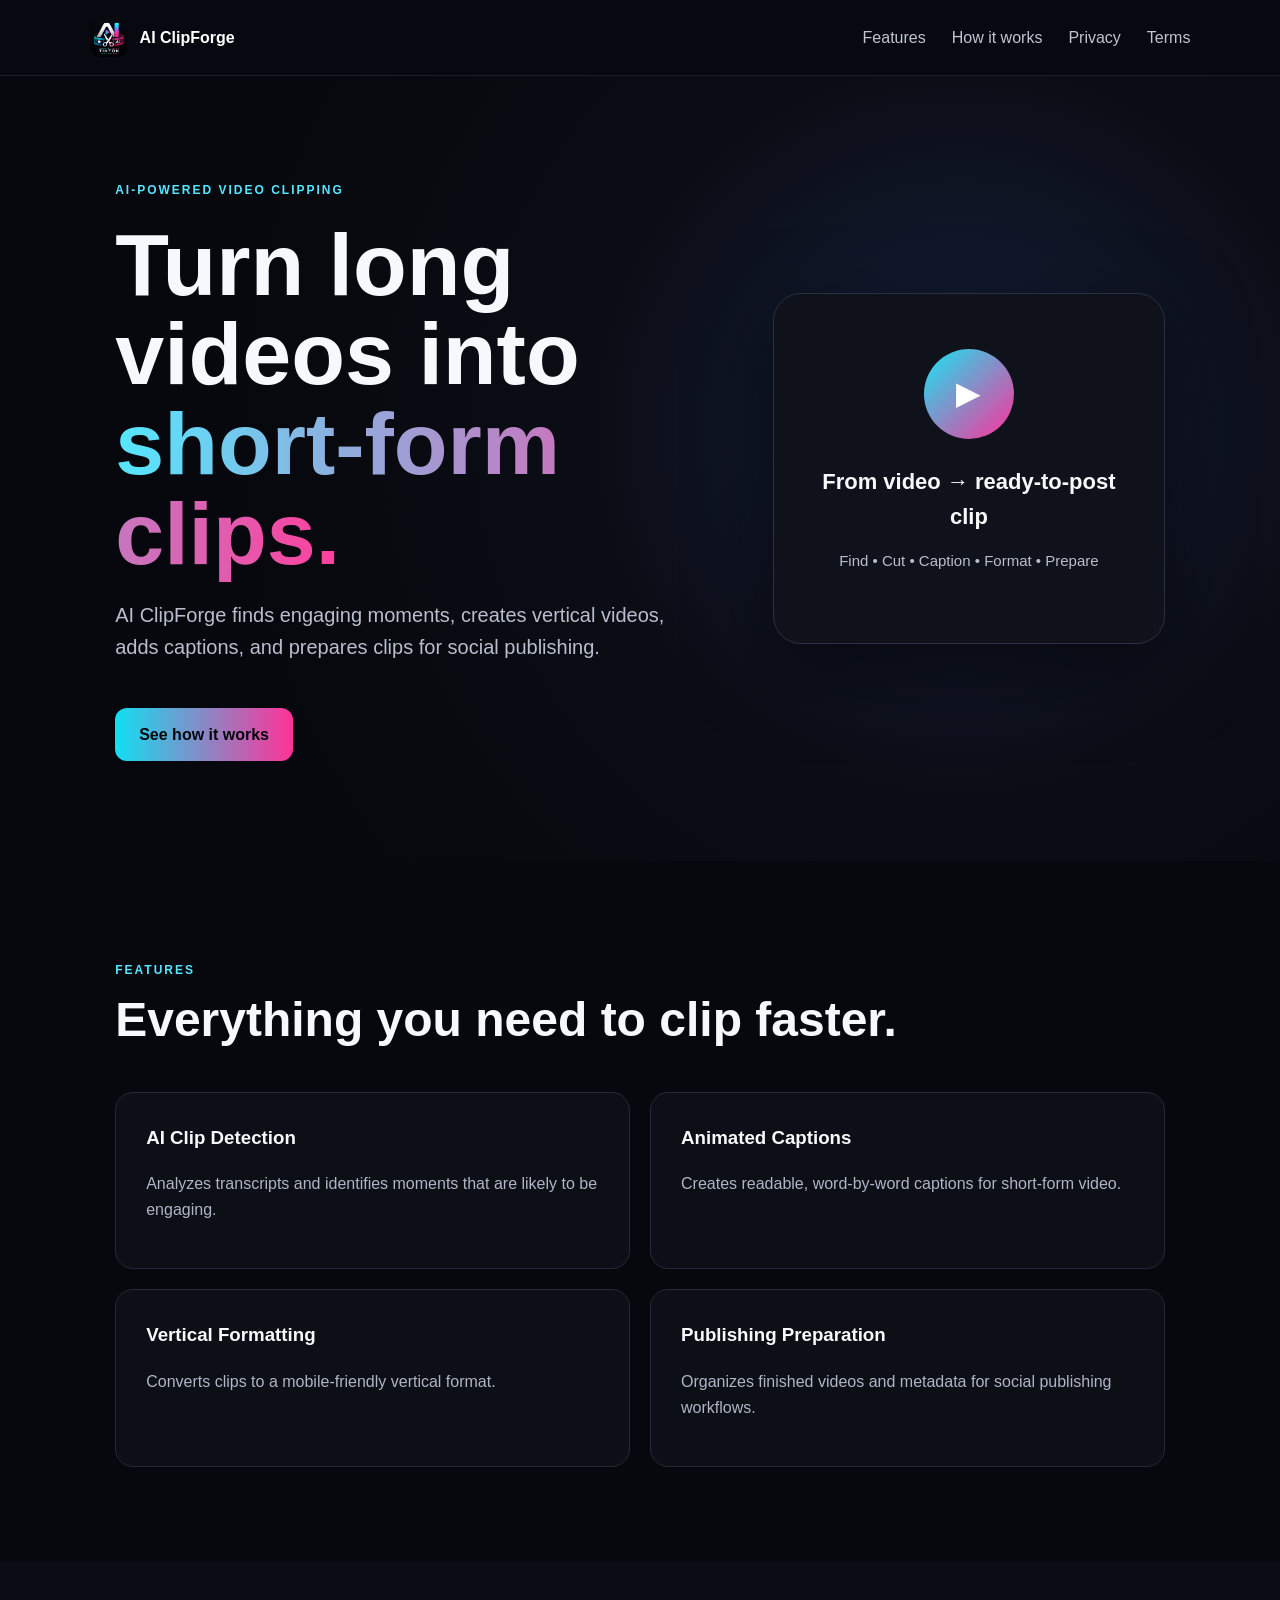
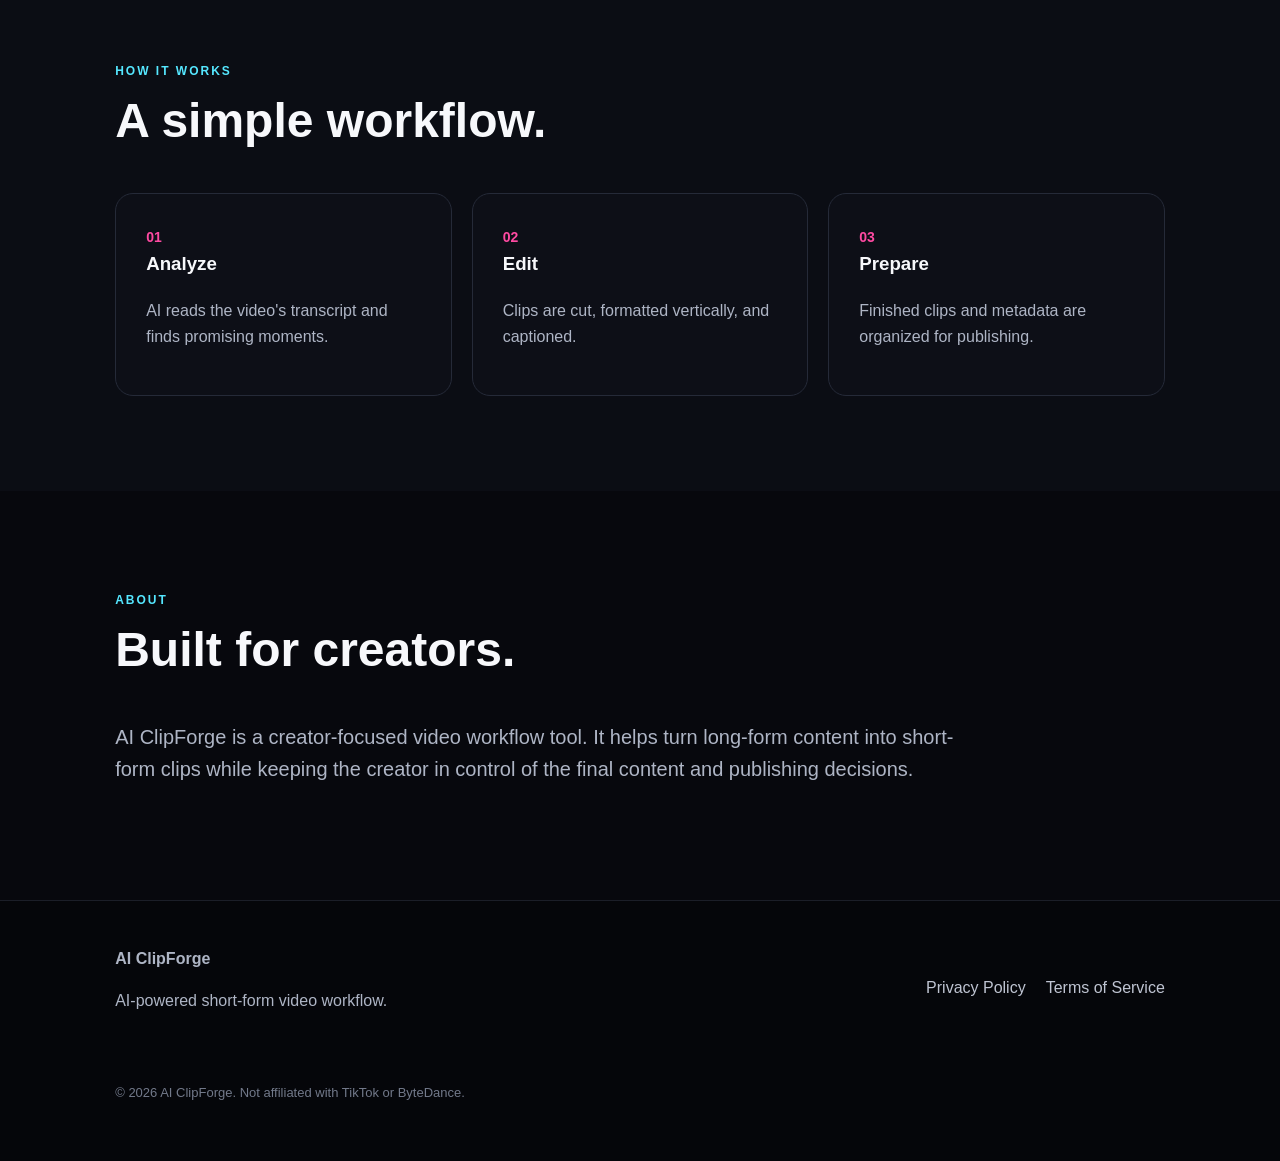
==== index.html @ 19255c2b "Add files via upload" ====
<!DOCTYPE html>
<html lang="en">
<head>
  <meta charset="UTF-8">
  <meta name="viewport" content="width=device-width, initial-scale=1.0">
  <title>AI ClipForge — AI-Powered Short-Form Video Clipping</title>
  <meta name="description" content="AI ClipForge turns long-form videos into short-form vertical clips with captions, formatting, and publishing preparation.">
  <link rel="icon" href="icon.png">
  <link rel="stylesheet" href="style.css">
</head>
<body>
  <header class="nav">
    <a class="brand" href="index.html"><img src="icon.png" alt="AI ClipForge icon"> AI ClipForge</a>
    <nav>
      <a href="#features">Features</a>
      <a href="#how">How it works</a>
      <a href="privacy.html">Privacy</a>
      <a href="terms.html">Terms</a>
    </nav>
  </header>

  <main>
    <section class="hero">
      <div>
        <span class="badge">AI-POWERED VIDEO CLIPPING</span>
        <h1>Turn long videos into <span>short-form clips.</span></h1>
        <p>AI ClipForge finds engaging moments, creates vertical videos, adds captions, and prepares clips for social publishing.</p>
        <a class="button" href="#how">See how it works</a>
      </div>
      <div class="hero-card">
        <div class="play">▶</div>
        <strong>From video → ready-to-post clip</strong>
        <p>Find • Cut • Caption • Format • Prepare</p>
      </div>
    </section>

    <section id="features" class="section">
      <span class="eyebrow">FEATURES</span>
      <h2>Everything you need to clip faster.</h2>
      <div class="grid">
        <article><h3>AI Clip Detection</h3><p>Analyzes transcripts and identifies moments that are likely to be engaging.</p></article>
        <article><h3>Animated Captions</h3><p>Creates readable, word-by-word captions for short-form video.</p></article>
        <article><h3>Vertical Formatting</h3><p>Converts clips to a mobile-friendly vertical format.</p></article>
        <article><h3>Publishing Preparation</h3><p>Organizes finished videos and metadata for social publishing workflows.</p></article>
      </div>
    </section>

    <section id="how" class="section dark">
      <span class="eyebrow">HOW IT WORKS</span>
      <h2>A simple workflow.</h2>
      <div class="steps">
        <div><b>01</b><h3>Analyze</h3><p>AI reads the video's transcript and finds promising moments.</p></div>
        <div><b>02</b><h3>Edit</h3><p>Clips are cut, formatted vertically, and captioned.</p></div>
        <div><b>03</b><h3>Prepare</h3><p>Finished clips and metadata are organized for publishing.</p></div>
      </div>
    </section>

    <section class="section">
      <span class="eyebrow">ABOUT</span>
      <h2>Built for creators.</h2>
      <p class="wide">AI ClipForge is a creator-focused video workflow tool. It helps turn long-form content into short-form clips while keeping the creator in control of the final content and publishing decisions.</p>
    </section>
  </main>

  <footer>
    <div><strong>AI ClipForge</strong><p>AI-powered short-form video workflow.</p></div>
    <div class="footer-links"><a href="privacy.html">Privacy Policy</a><a href="terms.html">Terms of Service</a></div>
    <p class="copyright">© 2026 AI ClipForge. Not affiliated with TikTok or ByteDance.</p>
  </footer>
</body>
</html>
---- style.css ----
*{box-sizing:border-box}html{scroll-behavior:smooth}body{margin:0;font-family:Inter,Segoe UI,Arial,sans-serif;background:#07080d;color:#f7f8fb;line-height:1.6}.nav{height:76px;display:flex;align-items:center;justify-content:space-between;padding:0 7%;border-bottom:1px solid #1b1e28;background:#080910;position:sticky;top:0;z-index:10}.brand{display:flex;align-items:center;gap:12px;color:#fff;text-decoration:none;font-weight:800}.brand img{width:38px;height:38px;border-radius:10px}.nav nav{display:flex;gap:26px}.nav nav a,footer a{color:#bfc4d2;text-decoration:none}.nav nav a:hover,footer a:hover{color:#fff}.hero{min-height:680px;padding:100px 9%;display:grid;grid-template-columns:1.2fr .8fr;align-items:center;gap:70px;background:radial-gradient(circle at 75% 45%,#16213d 0,#0b0d15 35%,#07080d 70%)}.badge,.eyebrow{font-size:12px;letter-spacing:2px;color:#55e7ff;font-weight:800}.hero h1{font-size:clamp(48px,7vw,88px);line-height:1.02;margin:18px 0}.hero h1 span{background:linear-gradient(90deg,#55e7ff,#ff3f9d);-webkit-background-clip:text;color:transparent}.hero p{font-size:20px;color:#b8becd;max-width:680px}.button{display:inline-block;margin-top:25px;padding:14px 24px;border-radius:12px;background:linear-gradient(90deg,#12dff3,#ff3298);color:#05060a;text-decoration:none;font-weight:800}.hero-card{padding:55px 40px;border:1px solid #2b3040;border-radius:28px;background:#10121b;box-shadow:0 25px 80px #0008;text-align:center}.play{margin:0 auto 25px;width:90px;height:90px;border-radius:50%;display:grid;place-items:center;background:linear-gradient(135deg,#16e6f4,#ff3099);font-size:32px;color:#fff}.hero-card strong{font-size:22px}.hero-card p{font-size:15px}.section{padding:95px 9%;max-width:1300px;margin:auto}.section h2{font-size:48px;line-height:1.1;margin:12px 0 45px}.grid{display:grid;grid-template-columns:repeat(2,1fr);gap:20px}.grid article,.steps>div{padding:30px;border:1px solid #252a38;border-radius:18px;background:#0d0f17}.grid h3,.steps h3{margin-top:0}.grid p,.steps p,.wide{color:#aeb5c5}.dark{max-width:none;background:#0b0d14}.steps{max-width:1120px;margin:auto;display:grid;grid-template-columns:repeat(3,1fr);gap:20px}.steps b{font-size:14px;color:#ff4aa2}.wide{font-size:20px;max-width:850px}footer{padding:45px 9%;border-top:1px solid #1b1e28;background:#05060a;color:#aeb5c5;display:flex;gap:40px;align-items:center;justify-content:space-between;flex-wrap:wrap}.footer-links{display:flex;gap:20px}.copyright{width:100%;font-size:13px;color:#72798a}.legal{max-width:900px;margin:auto;padding:80px 30px}.legal h1{font-size:58px;line-height:1.1}.legal h2{margin-top:42px}.legal p{color:#b8becd}.updated{color:#7f8798!important}@media(max-width:800px){.nav{padding:0 5%}.nav nav{gap:12px;font-size:13px}.hero{grid-template-columns:1fr;padding:75px 7%}.grid,.steps{grid-template-columns:1fr}.section{padding:70px 7%}.section h2{font-size:38px}.legal h1{font-size:44px}}
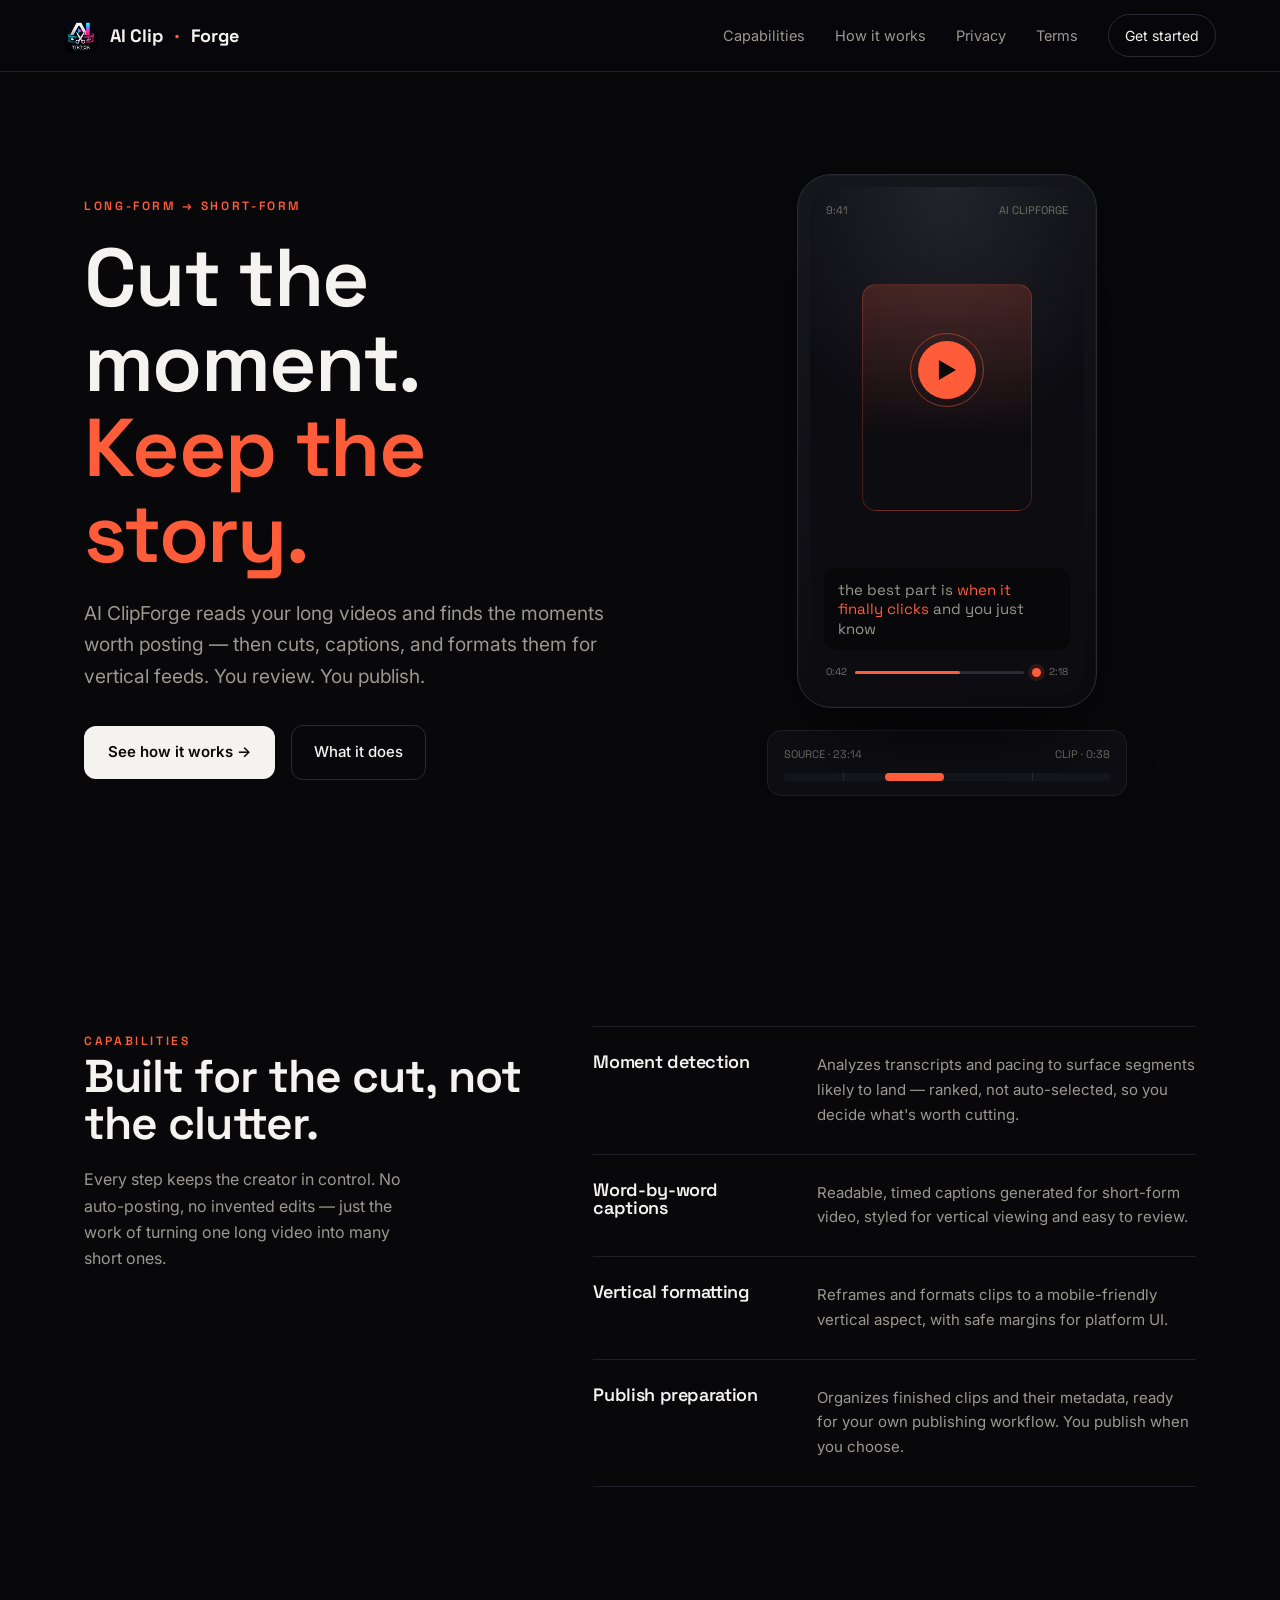
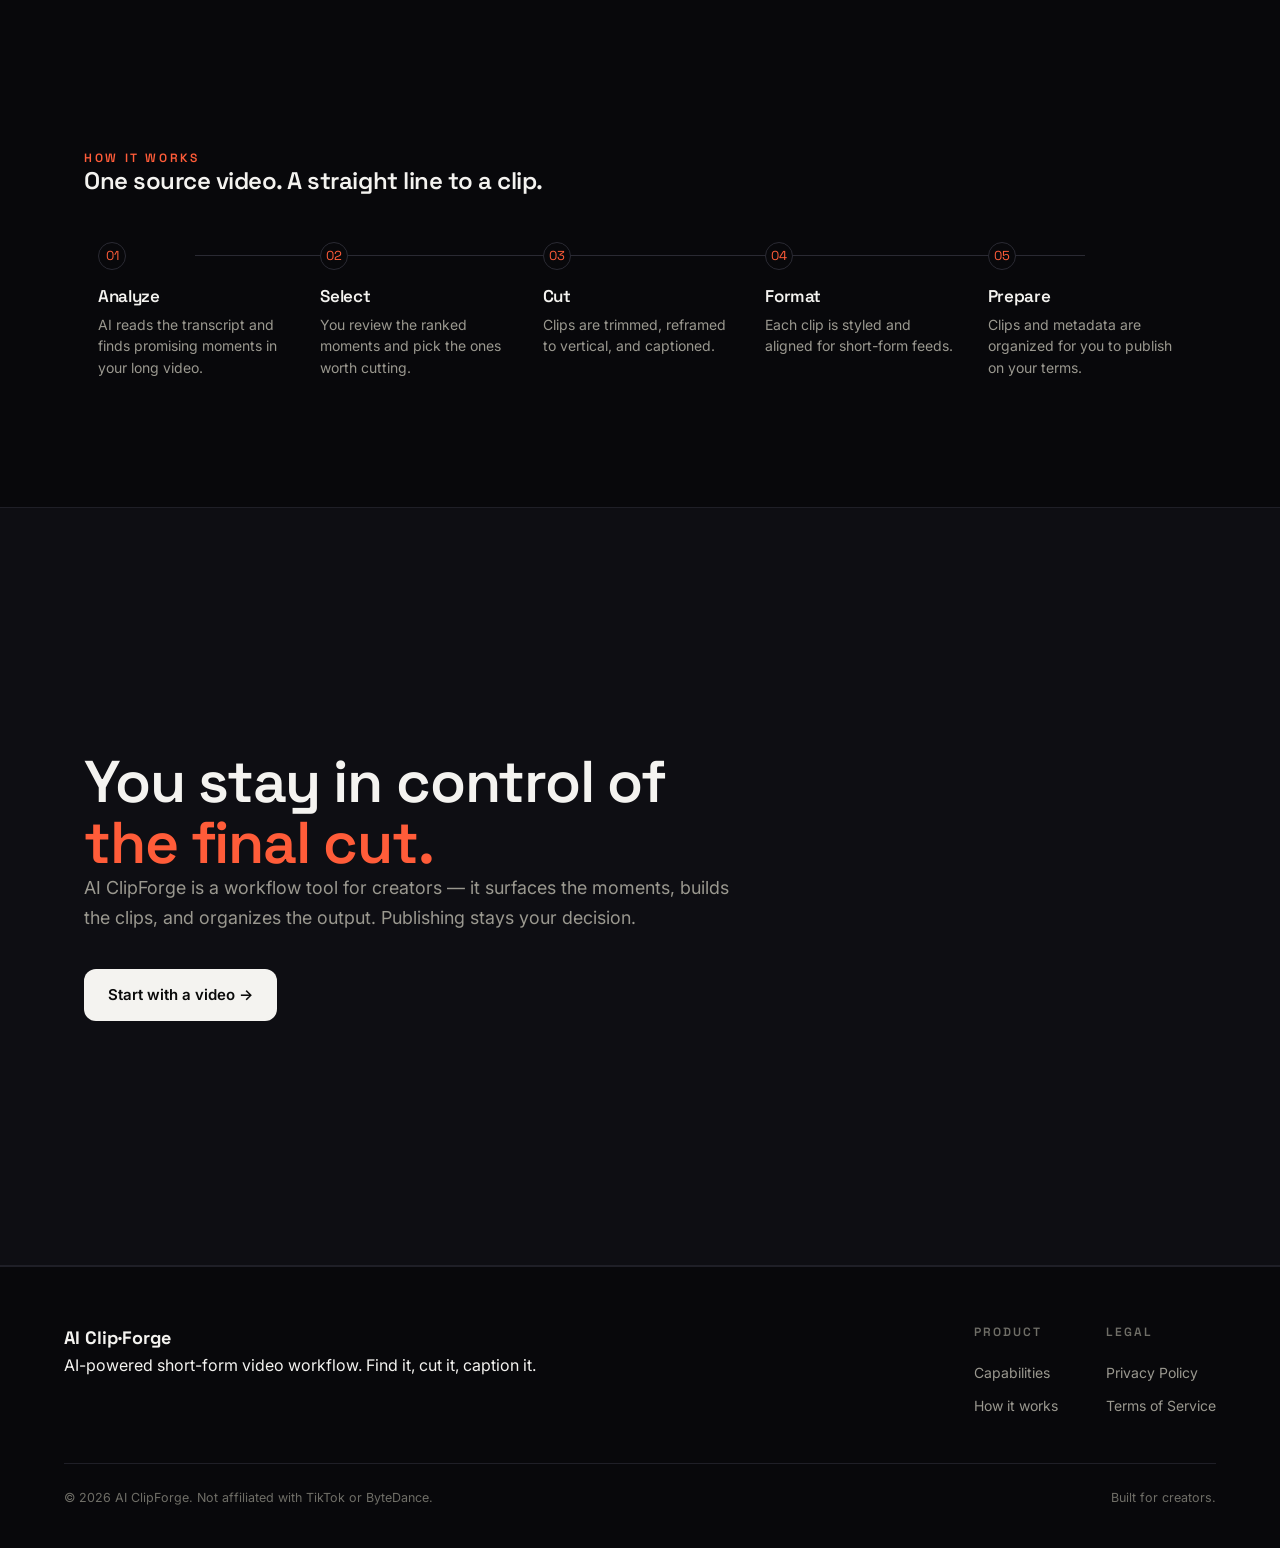
==== commit 8424ba9d: "Redesign: cinematic dark landing (hero product demo, pipeline, refined copy) Complete from-scratch r" ====
--- a/index.html
+++ b/index.html
@@ -3,69 +3,146 @@
 <head>
   <meta charset="UTF-8">
   <meta name="viewport" content="width=device-width, initial-scale=1.0">
-  <title>AI ClipForge — AI-Powered Short-Form Video Clipping</title>
-  <meta name="description" content="AI ClipForge turns long-form videos into short-form vertical clips with captions, formatting, and publishing preparation.">
+  <title>AI ClipForge — Long video, short-form clips.</title>
+  <meta name="description" content="AI ClipForge turns long-form video into vertical, captioned, publish-ready clips. Find the moment, cut it, caption it — you stay in control of the publish.">
   <link rel="icon" href="icon.png">
+  <link rel="preconnect" href="https://fonts.googleapis.com">
+  <link rel="preconnect" href="https://fonts.gstatic.com" crossorigin>
+  <link href="https://fonts.googleapis.com/css2?family=Inter:wght@400;500;600&family=Space+Grotesk:wght@400;500;600;700&display=swap" rel="stylesheet">
   <link rel="stylesheet" href="style.css">
+  <script>document.documentElement.className+=' js';</script>
 </head>
 <body>
   <header class="nav">
-    <a class="brand" href="index.html"><img src="icon.png" alt="AI ClipForge icon"> AI ClipForge</a>
-    <nav>
-      <a href="#features">Features</a>
+    <a class="brand" href="index.html"><img src="icon.png" alt="AI ClipForge"> AI Clip<span class="dot">·</span>Forge</a>
+    <nav class="nav-links">
+      <a href="#capabilities">Capabilities</a>
       <a href="#how">How it works</a>
       <a href="privacy.html">Privacy</a>
       <a href="terms.html">Terms</a>
+      <a class="nav-cta" href="#how">Get started</a>
     </nav>
   </header>
 
   <main>
-    <section class="hero">
-      <div>
-        <span class="badge">AI-POWERED VIDEO CLIPPING</span>
-        <h1>Turn long videos into <span>short-form clips.</span></h1>
-        <p>AI ClipForge finds engaging moments, creates vertical videos, adds captions, and prepares clips for social publishing.</p>
-        <a class="button" href="#how">See how it works</a>
+    <section class="wrap hero">
+      <div class="reveal">
+        <span class="eyebrow">Long-form → short-form</span>
+        <h1>Cut the moment.<br><span class="hot">Keep the story.</span></h1>
+        <p class="lede">AI ClipForge reads your long videos and finds the moments worth posting — then cuts, captions, and formats them for vertical feeds. You review. You publish.</p>
+        <div class="hero-actions">
+          <a class="btn" href="#how">See how it works →</a>
+          <a class="btn-ghost" href="#capabilities">What it does</a>
+        </div>
       </div>
-      <div class="hero-card">
-        <div class="play">▶</div>
-        <strong>From video → ready-to-post clip</strong>
-        <p>Find • Cut • Caption • Format • Prepare</p>
+
+      <div class="demo reveal">
+        <div class="phone">
+          <div class="phone-screen">
+            <div class="phone-top"><span>9:41</span><span>AI CLIPFORGE</span></div>
+            <div class="phone-stage">
+              <div class="subject"></div>
+              <div class="play">▶</div>
+            </div>
+            <div class="caption">
+              <span class="w">the best part is</span>
+              <span class="w on">when it finally clicks</span>
+              <span class="w">and you just know</span>
+            </div>
+            <div class="scrub"><span>0:42</span><span class="bar"></span><span class="head"></span><span>2:18</span></div>
+          </div>
+        </div>
+        <div class="source">
+          <div class="lab"><span>SOURCE · 23:14</span><span>CLIP · 0:38</span></div>
+          <div class="track">
+            <span class="tick" style="left:18%"></span><span class="tick" style="left:48%"></span><span class="tick" style="left:76%"></span>
+            <span class="sel"></span>
+          </div>
+        </div>
       </div>
     </section>
 
-    <section id="features" class="section">
-      <span class="eyebrow">FEATURES</span>
-      <h2>Everything you need to clip faster.</h2>
-      <div class="grid">
-        <article><h3>AI Clip Detection</h3><p>Analyzes transcripts and identifies moments that are likely to be engaging.</p></article>
-        <article><h3>Animated Captions</h3><p>Creates readable, word-by-word captions for short-form video.</p></article>
-        <article><h3>Vertical Formatting</h3><p>Converts clips to a mobile-friendly vertical format.</p></article>
-        <article><h3>Publishing Preparation</h3><p>Organizes finished videos and metadata for social publishing workflows.</p></article>
+    <section class="wrap" id="capabilities">
+      <div class="cap reveal">
+        <div>
+          <span class="eyebrow">Capabilities</span>
+          <h2>Built for the cut, not the clutter.</h2>
+          <p class="intro">Every step keeps the creator in control. No auto-posting, no invented edits — just the work of turning one long video into many short ones.</p>
+        </div>
+        <div class="cap-list">
+          <div class="cap-row">
+            <h3>Moment detection</h3>
+            <p>Analyzes transcripts and pacing to surface segments likely to land — ranked, not auto-selected, so you decide what's worth cutting.</p>
+          </div>
+          <div class="cap-row">
+            <h3>Word-by-word captions</h3>
+            <p>Readable, timed captions generated for short-form video, styled for vertical viewing and easy to review.</p>
+          </div>
+          <div class="cap-row">
+            <h3>Vertical formatting</h3>
+            <p>Reframes and formats clips to a mobile-friendly vertical aspect, with safe margins for platform UI.</p>
+          </div>
+          <div class="cap-row">
+            <h3>Publish preparation</h3>
+            <p>Organizes finished clips and their metadata, ready for your own publishing workflow. You publish when you choose.</p>
+          </div>
+        </div>
       </div>
     </section>
 
-    <section id="how" class="section dark">
-      <span class="eyebrow">HOW IT WORKS</span>
-      <h2>A simple workflow.</h2>
-      <div class="steps">
-        <div><b>01</b><h3>Analyze</h3><p>AI reads the video's transcript and finds promising moments.</p></div>
-        <div><b>02</b><h3>Edit</h3><p>Clips are cut, formatted vertically, and captioned.</p></div>
-        <div><b>03</b><h3>Prepare</h3><p>Finished clips and metadata are organized for publishing.</p></div>
+    <section class="wrap" id="how">
+      <div class="pipeline-head reveal">
+        <span class="eyebrow">How it works</span>
+        <h2>One source video. A straight line to a clip.</h2>
+      </div>
+      <div class="pipeline reveal">
+        <div class="step"><div class="n">01</div><h3>Analyze</h3><p>AI reads the transcript and finds promising moments in your long video.</p></div>
+        <div class="step"><div class="n">02</div><h3>Select</h3><p>You review the ranked moments and pick the ones worth cutting.</p></div>
+        <div class="step"><div class="n">03</div><h3>Cut</h3><p>Clips are trimmed, reframed to vertical, and captioned.</p></div>
+        <div class="step"><div class="n">04</div><h3>Format</h3><p>Each clip is styled and aligned for short-form feeds.</p></div>
+        <div class="step"><div class="n">05</div><h3>Prepare</h3><p>Clips and metadata are organized for you to publish on your terms.</p></div>
       </div>
     </section>
 
-    <section class="section">
-      <span class="eyebrow">ABOUT</span>
-      <h2>Built for creators.</h2>
-      <p class="wide">AI ClipForge is a creator-focused video workflow tool. It helps turn long-form content into short-form clips while keeping the creator in control of the final content and publishing decisions.</p>
+    <section class="statement">
+      <div class="wrap reveal">
+        <h2>You stay in control of <span class="hot">the final cut.</span></h2>
+        <p class="lede">AI ClipForge is a workflow tool for creators — it surfaces the moments, builds the clips, and organizes the output. Publishing stays your decision.</p>
+        <a class="btn" href="#how">Start with a video →</a>
+      </div>
     </section>
   </main>
 
   <footer>
-    <div><strong>AI ClipForge</strong><p>AI-powered short-form video workflow.</p></div>
-    <div class="footer-links"><a href="privacy.html">Privacy Policy</a><a href="terms.html">Terms of Service</a></div>
-    <p class="copyright">© 2026 AI ClipForge. Not affiliated with TikTok or ByteDance.</p>
+    <div class="foot-grid">
+      <div>
+        <div class="foot-brand">AI Clip·Forge</div>
+        <p>AI-powered short-form video workflow. Find it, cut it, caption it.</p>
+      </div>
+      <div class="foot-links">
+        <div class="foot-col">
+          <h4>Product</h4>
+          <a href="#capabilities">Capabilities</a>
+          <a href="#how">How it works</a>
+        </div>
+        <div class="foot-col">
+          <h4>Legal</h4>
+          <a href="privacy.html">Privacy Policy</a>
+          <a href="terms.html">Terms of Service</a>
+        </div>
+      </div>
+    </div>
+    <div class="foot-base">
+      <span>© 2026 AI ClipForge. Not affiliated with TikTok or ByteDance.</span>
+      <span>Built for creators.</span>
+    </div>
   </footer>
+
+  <script>
+    const io = new IntersectionObserver((entries)=>{
+      entries.forEach(e=>{ if(e.isIntersecting){ e.target.classList.add('in'); io.unobserve(e.target); } });
+    },{threshold:.12});
+    document.querySelectorAll('.reveal').forEach(el=>io.observe(el));
+  </script>
 </body>
 </html>
--- a/style.css
+++ b/style.css
@@ -1 +1,211 @@
-*{box-sizing:border-box}html{scroll-behavior:smooth}body{margin:0;font-family:Inter,Segoe UI,Arial,sans-serif;background:#07080d;color:#f7f8fb;line-height:1.6}.nav{height:76px;display:flex;align-items:center;justify-content:space-between;padding:0 7%;border-bottom:1px solid #1b1e28;background:#080910;position:sticky;top:0;z-index:10}.brand{display:flex;align-items:center;gap:12px;color:#fff;text-decoration:none;font-weight:800}.brand img{width:38px;height:38px;border-radius:10px}.nav nav{display:flex;gap:26px}.nav nav a,footer a{color:#bfc4d2;text-decoration:none}.nav nav a:hover,footer a:hover{color:#fff}.hero{min-height:680px;padding:100px 9%;display:grid;grid-template-columns:1.2fr .8fr;align-items:center;gap:70px;background:radial-gradient(circle at 75% 45%,#16213d 0,#0b0d15 35%,#07080d 70%)}.badge,.eyebrow{font-size:12px;letter-spacing:2px;color:#55e7ff;font-weight:800}.hero h1{font-size:clamp(48px,7vw,88px);line-height:1.02;margin:18px 0}.hero h1 span{background:linear-gradient(90deg,#55e7ff,#ff3f9d);-webkit-background-clip:text;color:transparent}.hero p{font-size:20px;color:#b8becd;max-width:680px}.button{display:inline-block;margin-top:25px;padding:14px 24px;border-radius:12px;background:linear-gradient(90deg,#12dff3,#ff3298);color:#05060a;text-decoration:none;font-weight:800}.hero-card{padding:55px 40px;border:1px solid #2b3040;border-radius:28px;background:#10121b;box-shadow:0 25px 80px #0008;text-align:center}.play{margin:0 auto 25px;width:90px;height:90px;border-radius:50%;display:grid;place-items:center;background:linear-gradient(135deg,#16e6f4,#ff3099);font-size:32px;color:#fff}.hero-card strong{font-size:22px}.hero-card p{font-size:15px}.section{padding:95px 9%;max-width:1300px;margin:auto}.section h2{font-size:48px;line-height:1.1;margin:12px 0 45px}.grid{display:grid;grid-template-columns:repeat(2,1fr);gap:20px}.grid article,.steps>div{padding:30px;border:1px solid #252a38;border-radius:18px;background:#0d0f17}.grid h3,.steps h3{margin-top:0}.grid p,.steps p,.wide{color:#aeb5c5}.dark{max-width:none;background:#0b0d14}.steps{max-width:1120px;margin:auto;display:grid;grid-template-columns:repeat(3,1fr);gap:20px}.steps b{font-size:14px;color:#ff4aa2}.wide{font-size:20px;max-width:850px}footer{padding:45px 9%;border-top:1px solid #1b1e28;background:#05060a;color:#aeb5c5;display:flex;gap:40px;align-items:center;justify-content:space-between;flex-wrap:wrap}.footer-links{display:flex;gap:20px}.copyright{width:100%;font-size:13px;color:#72798a}.legal{max-width:900px;margin:auto;padding:80px 30px}.legal h1{font-size:58px;line-height:1.1}.legal h2{margin-top:42px}.legal p{color:#b8becd}.updated{color:#7f8798!important}@media(max-width:800px){.nav{padding:0 5%}.nav nav{gap:12px;font-size:13px}.hero{grid-template-columns:1fr;padding:75px 7%}.grid,.steps{grid-template-columns:1fr}.section{padding:70px 7%}.section h2{font-size:38px}.legal h1{font-size:44px}}
+:root{
+  --bg:#08080b;
+  --bg-2:#0e0e13;
+  --bg-3:#14141b;
+  --ink:#f4f3f0;
+  --muted:#9a988f;
+  --muted-2:#6f6e67;
+  --line:#1f1f27;
+  --line-2:#2a2a33;
+  --accent:#ff5c39;
+  --accent-soft:rgba(255,92,57,.14);
+  --radius:18px;
+  --maxw:1240px;
+  --pad:clamp(20px,5vw,72px);
+  --display:'Space Grotesk',ui-sans-serif,system-ui,sans-serif;
+  --body:'Inter',ui-sans-serif,system-ui,sans-serif;
+}
+*{box-sizing:border-box;margin:0;padding:0}
+html{scroll-behavior:smooth}
+body{
+  background:var(--bg);
+  color:var(--ink);
+  font-family:var(--body);
+  line-height:1.65;
+  -webkit-font-smoothing:antialiased;
+  text-rendering:optimizeLegibility;
+  overflow-x:hidden;
+}
+a{color:inherit;text-decoration:none}
+img{max-width:100%;display:block}
+::selection{background:var(--accent);color:#0a0a0a}
+
+/* ---------- nav ---------- */
+.nav{
+  position:sticky;top:0;z-index:50;
+  display:flex;align-items:center;justify-content:space-between;
+  height:72px;padding:0 var(--pad);
+  border-bottom:1px solid var(--line);
+  background:color-mix(in srgb,var(--bg) 82%,transparent);
+  backdrop-filter:blur(10px);
+}
+.brand{display:flex;align-items:center;gap:12px;font-family:var(--display);font-weight:700;font-size:18px;letter-spacing:-.01em}
+.brand img{width:34px;height:34px;border-radius:9px}
+.brand .dot{color:var(--accent)}
+.nav-links{display:flex;gap:30px;align-items:center;font-size:14.5px;color:var(--muted)}
+.nav-links a{transition:color .2s}
+.nav-links a:hover{color:var(--ink)}
+.nav-cta{
+  padding:9px 16px;border-radius:999px;border:1px solid var(--line-2);
+  color:var(--ink);font-size:14px;transition:border-color .2s,background .2s;
+}
+.nav-cta:hover{border-color:var(--accent);background:var(--accent-soft)}
+
+/* ---------- layout ---------- */
+.wrap{max-width:var(--maxw);margin:0 auto;padding-inline:var(--pad)}
+section{padding-block:clamp(72px,10vw,128px)}
+.eyebrow{
+  font-family:var(--display);font-size:12px;letter-spacing:.22em;
+  text-transform:uppercase;color:var(--accent);font-weight:600;
+}
+h1,h2,h3{font-family:var(--display);font-weight:600;letter-spacing:-.02em;line-height:1.04}
+.lede{color:var(--muted);font-size:clamp(16px,1.4vw,19px);max-width:60ch}
+
+/* ---------- hero ---------- */
+.hero{
+  display:grid;grid-template-columns:1.05fr .95fr;gap:clamp(32px,5vw,80px);
+  align-items:center;padding-block:clamp(56px,8vw,104px);
+}
+.hero h1{
+  font-size:clamp(42px,6.4vw,84px);margin:18px 0 22px;
+}
+.hero h1 .hot{color:var(--accent)}
+.hero .lede{font-size:clamp(17px,1.5vw,20px);max-width:46ch}
+.hero-actions{display:flex;gap:16px;align-items:center;margin-top:32px;flex-wrap:wrap}
+.btn{
+  display:inline-flex;align-items:center;gap:10px;
+  padding:14px 24px;border-radius:12px;font-weight:600;font-size:15px;
+  background:var(--ink);color:#0a0a0a;transition:transform .15s,opacity .2s;
+}
+.btn:hover{transform:translateY(-2px)}
+.btn-ghost{
+  background:transparent;color:var(--ink);border:1px solid var(--line-2);
+  padding:14px 22px;border-radius:12px;font-weight:500;font-size:15px;transition:border-color .2s;
+}
+.btn-ghost:hover{border-color:var(--accent)}
+
+/* ---------- product demo ---------- */
+.demo{display:flex;flex-direction:column;align-items:center;gap:22px}
+.phone{
+  width:min(300px,78vw);aspect-ratio:9/16;border-radius:34px;
+  background:linear-gradient(160deg,#16161d,#0a0a0e);
+  border:1px solid var(--line-2);padding:12px;
+  box-shadow:0 40px 90px -30px rgba(0,0,0,.8),inset 0 0 0 1px rgba(255,255,255,.02);
+  position:relative;
+}
+.phone-screen{
+  height:100%;border-radius:24px;overflow:hidden;position:relative;
+  background:radial-gradient(120% 80% at 50% 0%,#23232c 0%,#0c0c11 60%);
+  display:flex;flex-direction:column;
+}
+.phone-top{
+  display:flex;justify-content:space-between;align-items:center;
+  padding:14px 16px 8px;font-size:11px;color:var(--muted-2);font-family:var(--display);
+}
+.phone-stage{flex:1;position:relative;display:grid;place-items:center}
+.phone-stage .subject{
+  width:62%;aspect-ratio:3/4;border-radius:14px;
+  background:linear-gradient(180deg,rgba(255,92,57,.20),rgba(255,92,57,0) 70%);
+  border:1px solid rgba(255,92,57,.25);
+}
+.caption{
+  margin:0 14px 14px;padding:12px 14px;border-radius:12px;
+  background:rgba(8,8,11,.72);backdrop-filter:blur(6px);
+  font-family:var(--display);font-size:15px;line-height:1.3;
+}
+.caption .w{color:var(--muted)}
+.caption .w.on{color:var(--accent)}
+.scrub{display:flex;align-items:center;gap:8px;padding:0 16px 14px;font-size:10px;color:var(--muted-2);font-family:var(--display)}
+.scrub .bar{flex:1;height:3px;border-radius:2px;background:var(--line-2);position:relative}
+.scrub .bar::after{content:"";position:absolute;inset:0 38% 0 0;background:var(--accent);border-radius:2px}
+.scrub .head{width:9px;height:9px;border-radius:50%;background:var(--accent);box-shadow:0 0 0 4px var(--accent-soft)}
+.play{
+  position:absolute;width:58px;height:58px;border-radius:50%;
+  display:grid;place-items:center;left:50%;top:42%;transform:translate(-50%,-50%);
+  background:var(--accent);color:#0a0a0a;font-size:22px;
+}
+.play::after{content:"";position:absolute;inset:-8px;border-radius:50%;border:1px solid var(--accent);opacity:.5;animation:ring 2.6s ease-out infinite}
+@keyframes ring{0%{transform:scale(.9);opacity:.5}100%{transform:scale(1.5);opacity:0}}
+
+/* source timeline strip */
+.source{
+  width:min(360px,86vw);border:1px solid var(--line);border-radius:14px;
+  background:var(--bg-2);padding:14px 16px;
+}
+.source .lab{display:flex;justify-content:space-between;font-size:11px;color:var(--muted-2);font-family:var(--display);margin-bottom:10px}
+.source .track{height:8px;border-radius:5px;background:var(--bg-3);position:relative;overflow:hidden}
+.source .track .sel{position:absolute;left:31%;width:18%;height:100%;background:var(--accent);border-radius:5px}
+.source .track .tick{position:absolute;top:-3px;width:1px;height:14px;background:var(--line-2)}
+
+/* ---------- pipeline ---------- */
+.pipeline-head{max-width:60ch;margin-bottom:48px}
+.pipeline{display:grid;grid-template-columns:repeat(5,1fr);gap:0;position:relative}
+.pipeline::before{content:"";position:absolute;top:13px;left:10%;right:10%;height:1px;background:var(--line-2)}
+.step{padding:0 14px;text-align:left;position:relative}
+.step .n{
+  width:28px;height:28px;border-radius:50%;border:1px solid var(--line-2);
+  background:var(--bg);display:grid;place-items:center;font-family:var(--display);
+  font-size:13px;color:var(--accent);margin-bottom:18px;position:relative;z-index:2;
+}
+.step h3{font-size:17px;margin-bottom:8px}
+.step p{font-size:14px;color:var(--muted);line-height:1.55}
+
+/* ---------- capabilities ---------- */
+.cap{display:grid;grid-template-columns:.85fr 1.15fr;gap:clamp(24px,5vw,64px);align-items:start}
+.cap h2{font-size:clamp(30px,3.6vw,46px)}
+.cap .intro{color:var(--muted);max-width:34ch;margin-top:18px}
+.cap-list{border-top:1px solid var(--line)}
+.cap-row{display:grid;grid-template-columns:200px 1fr;gap:24px;padding:26px 0;border-bottom:1px solid var(--line)}
+.cap-row h3{font-size:18px}
+.cap-row p{color:var(--muted);font-size:15px}
+
+/* ---------- statement ---------- */
+.statement{border-top:1px solid var(--line);border-bottom:1px solid var(--line);background:var(--bg-2)}
+.statement .wrap{padding-block:clamp(64px,9vw,120px)}
+.statement h2{font-size:clamp(30px,4.6vw,64px);max-width:18ch}
+.statement h2 .hot{color:var(--accent)}
+.statement .btn{margin-top:36px}
+
+/* ---------- footer ---------- */
+footer{border-top:1px solid var(--line);padding:56px var(--pad) 40px}
+.foot-grid{max-width:var(--maxw);margin:0 auto;display:flex;justify-content:space-between;gap:40px;flex-wrap:wrap}
+.foot-brand{font-family:var(--display);font-weight:700;font-size:18px}
+.foot-brand p{color:var(--muted);font-weight:400;font-size:14px;margin-top:10px;max-width:30ch}
+.foot-links{display:flex;gap:48px;flex-wrap:wrap}
+.foot-col h4{font-family:var(--display);font-size:12px;letter-spacing:.16em;text-transform:uppercase;color:var(--muted-2);margin-bottom:14px;font-weight:600}
+.foot-col a{display:block;color:var(--muted);font-size:14px;padding:5px 0;transition:color .2s}
+.foot-col a:hover{color:var(--ink)}
+.foot-base{max-width:var(--maxw);margin:40px auto 0;padding-top:24px;border-top:1px solid var(--line);display:flex;justify-content:space-between;gap:16px;flex-wrap:wrap;color:var(--muted-2);font-size:12.5px}
+
+/* ---------- legal ---------- */
+.legal{max-width:760px;margin:0 auto;padding:clamp(48px,7vw,96px) var(--pad)}
+.legal .updated{color:var(--muted-2);font-size:14px;margin:10px 0 40px;font-family:var(--display)}
+.legal h1{font-size:clamp(34px,5vw,56px);margin-bottom:6px}
+.legal h2{font-size:21px;margin:38px 0 12px;font-weight:600}
+.legal p{color:var(--muted);margin-bottom:14px}
+.legal .back{display:inline-block;margin-top:36px;color:var(--accent);font-family:var(--display);font-size:14px}
+
+/* ---------- reveal (progressive enhancement: visible by default, fade only w/ JS) ---------- */
+.reveal{opacity:1;transform:none}
+.js .reveal{opacity:0;transform:translateY(20px);transition:opacity .7s ease,transform .7s ease}
+.js .reveal.in{opacity:1;transform:none}
+
+/* ---------- responsive ---------- */
+@media(max-width:920px){
+  .hero{grid-template-columns:1fr;gap:48px}
+  .demo{order:-1}
+  .pipeline{grid-template-columns:1fr 1fr;gap:36px 0}
+  .pipeline::before{display:none}
+  .cap{grid-template-columns:1fr;gap:28px}
+  .cap-row{grid-template-columns:1fr;gap:8px;padding:22px 0}
+}
+@media(max-width:560px){
+  .nav-links{gap:18px}
+  .nav-links a:not(.nav-cta){display:none}
+  .pipeline{grid-template-columns:1fr}
+  .step{padding:0}
+}
+@media(prefers-reduced-motion:reduce){
+  *{animation:none!important;transition:none!important;scroll-behavior:auto!important}
+  .reveal{opacity:1;transform:none}
+}
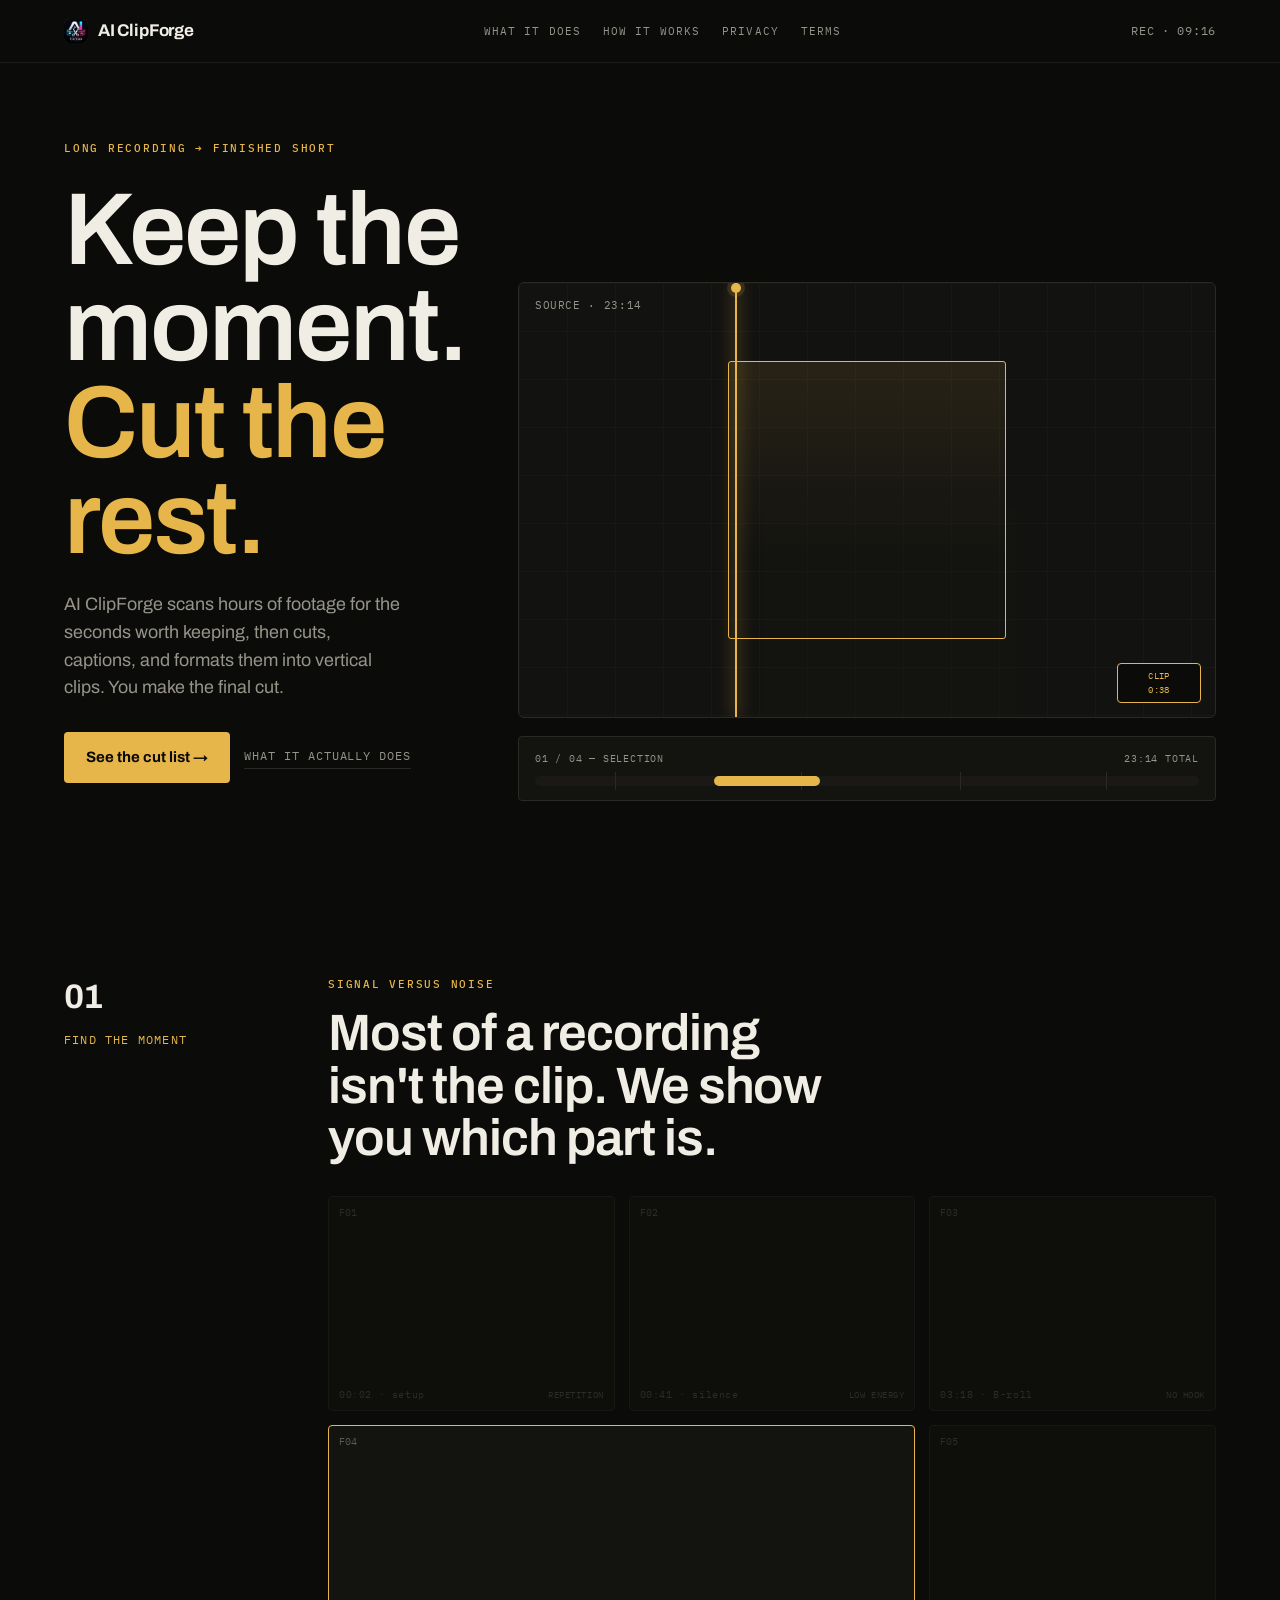
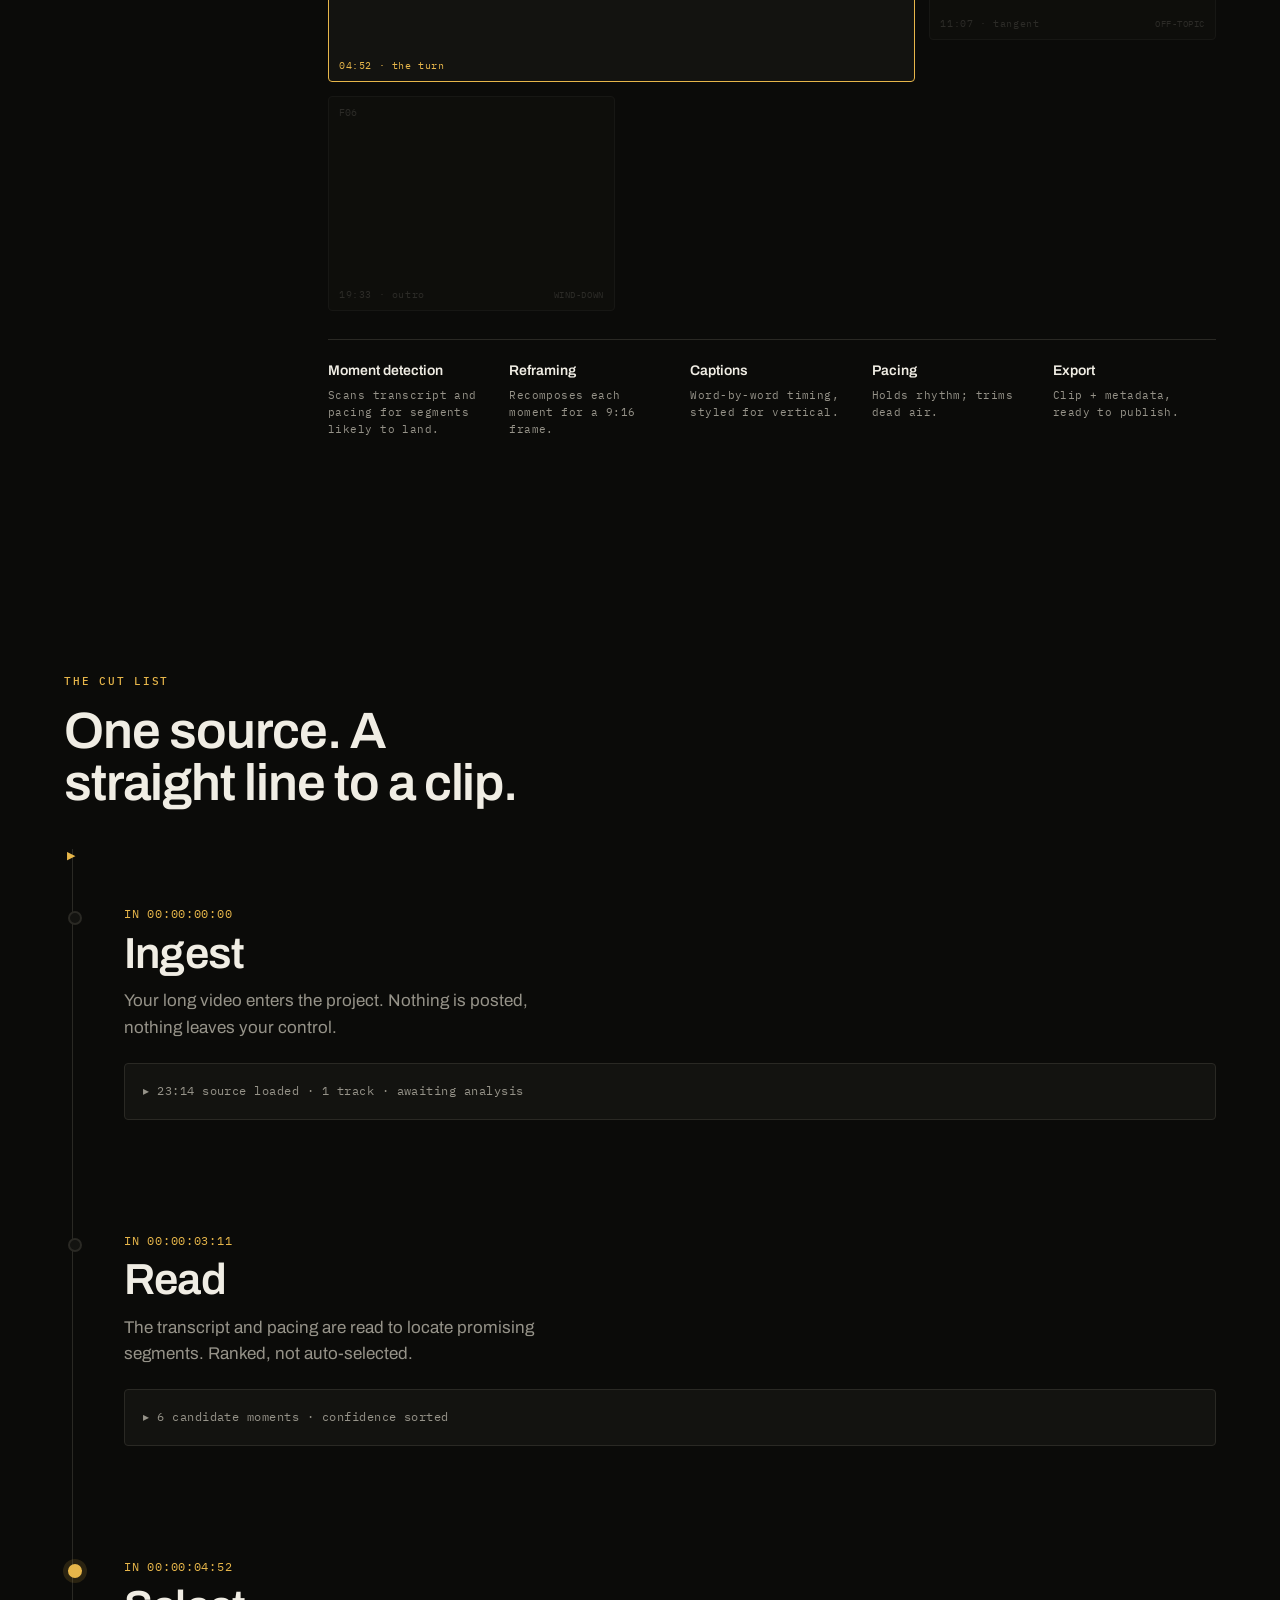
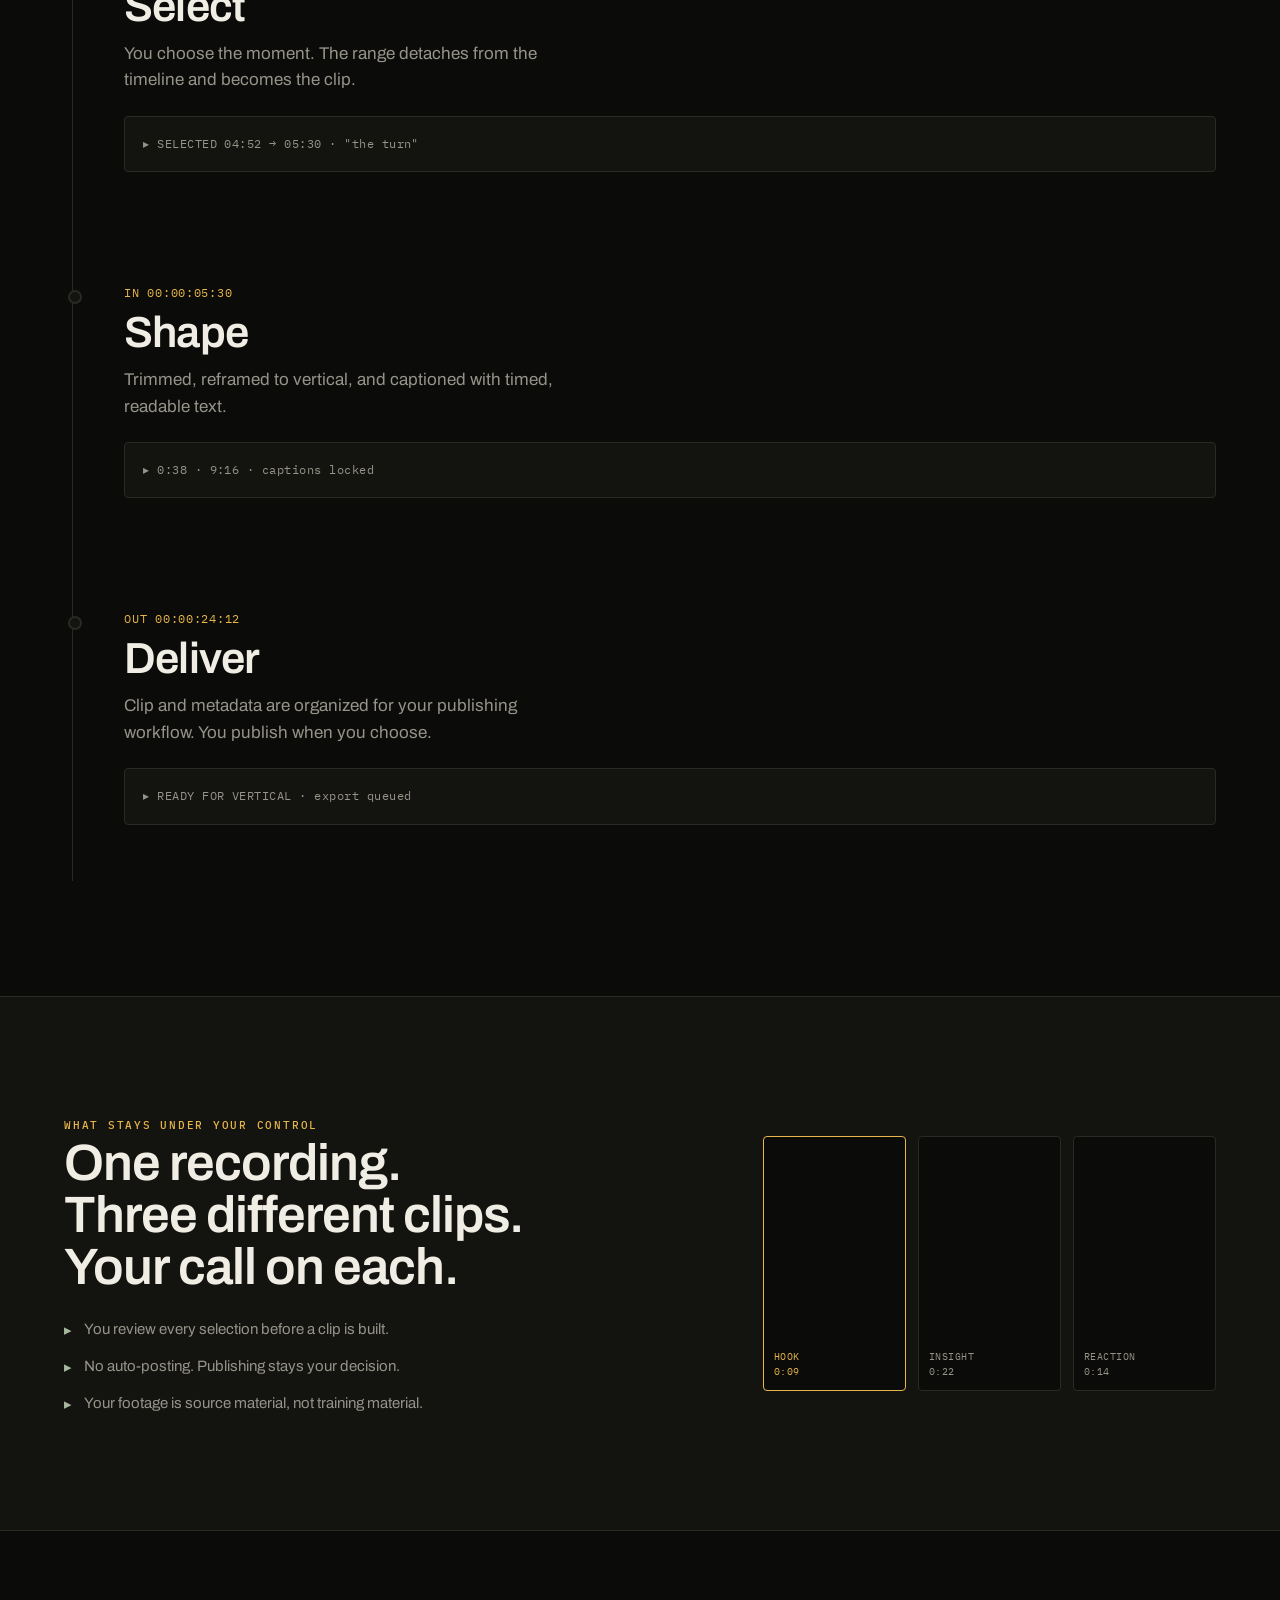
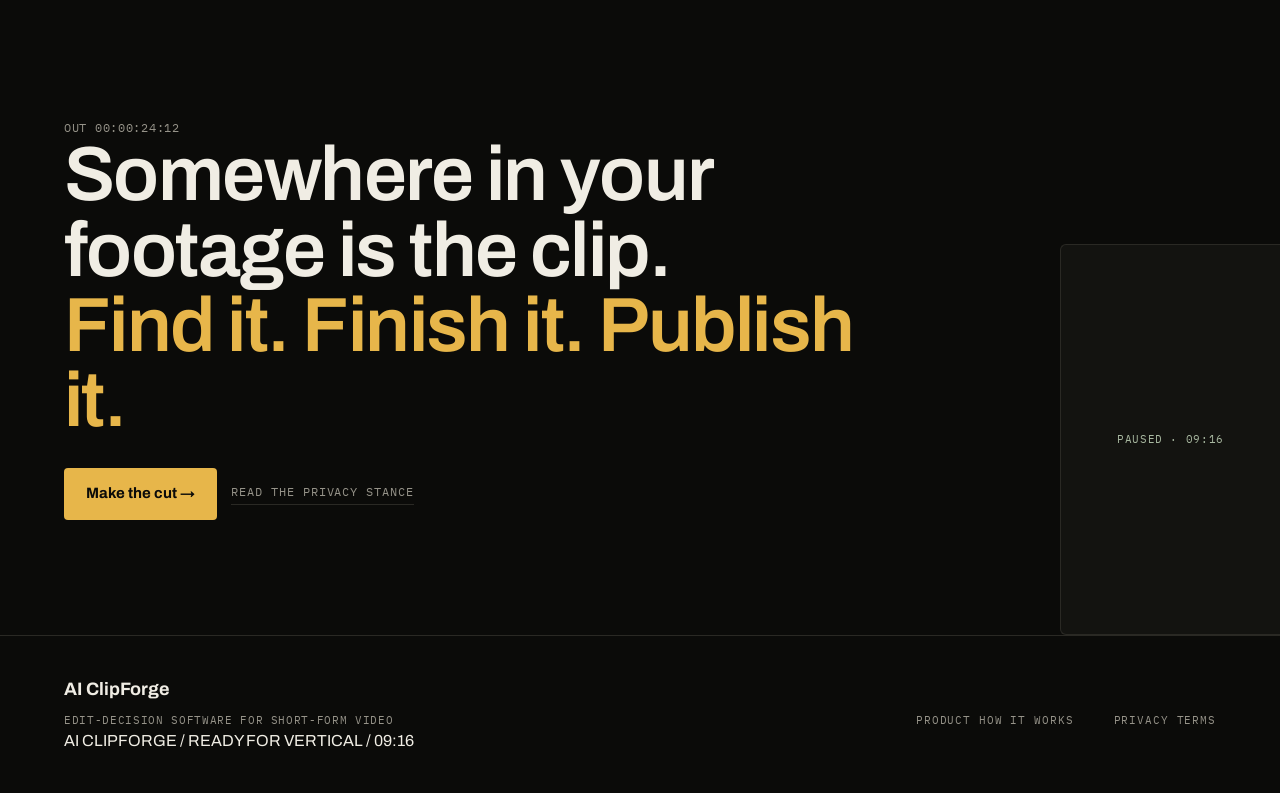
==== commit f6b3d830: "v2 redesign: 'The Selects' cutting-room identity Complete redesign per heavy-model art direction (gp" ====
--- a/index.html
+++ b/index.html
@@ -3,146 +3,162 @@
 <head>
   <meta charset="UTF-8">
   <meta name="viewport" content="width=device-width, initial-scale=1.0">
-  <title>AI ClipForge — Long video, short-form clips.</title>
-  <meta name="description" content="AI ClipForge turns long-form video into vertical, captioned, publish-ready clips. Find the moment, cut it, caption it — you stay in control of the publish.">
+  <title>AI ClipForge — Keep the moment. Cut the rest.</title>
+  <meta name="description" content="AI ClipForge scans long video for the seconds worth keeping, then cuts, captions, and formats them into vertical clips. You make the final cut.">
   <link rel="icon" href="icon.png">
   <link rel="preconnect" href="https://fonts.googleapis.com">
   <link rel="preconnect" href="https://fonts.gstatic.com" crossorigin>
-  <link href="https://fonts.googleapis.com/css2?family=Inter:wght@400;500;600&family=Space+Grotesk:wght@400;500;600;700&display=swap" rel="stylesheet">
+  <link href="https://fonts.googleapis.com/css2?family=Archivo:wght@400;500;600;700&family=IBM+Plex+Mono:wght@400;500&display=swap" rel="stylesheet">
   <link rel="stylesheet" href="style.css">
   <script>document.documentElement.className+=' js';</script>
 </head>
 <body>
-  <header class="nav">
-    <a class="brand" href="index.html"><img src="icon.png" alt="AI ClipForge"> AI Clip<span class="dot">·</span>Forge</a>
-    <nav class="nav-links">
-      <a href="#capabilities">Capabilities</a>
-      <a href="#how">How it works</a>
+  <div class="topbar">
+    <a class="brand" href="index.html"><img src="icon.png" alt="AI ClipForge"> AI ClipForge</a>
+    <nav>
+      <a href="#signal">What it does</a>
+      <a href="#cutlist">How it works</a>
       <a href="privacy.html">Privacy</a>
       <a href="terms.html">Terms</a>
-      <a class="nav-cta" href="#how">Get started</a>
     </nav>
-  </header>
+    <span class="timecode">REC · 09:16</span>
+  </div>
 
   <main>
+    <!-- HERO: the decisive cut -->
     <section class="wrap hero">
-      <div class="reveal">
-        <span class="eyebrow">Long-form → short-form</span>
-        <h1>Cut the moment.<br><span class="hot">Keep the story.</span></h1>
-        <p class="lede">AI ClipForge reads your long videos and finds the moments worth posting — then cuts, captions, and formats them for vertical feeds. You review. You publish.</p>
+      <div class="hero-copy reveal">
+        <span class="eyebrow">Long recording → finished short</span>
+        <h1>Keep the moment.<br><span class="hl">Cut the rest.</span></h1>
+        <p class="lede">AI ClipForge scans hours of footage for the seconds worth keeping, then cuts, captions, and formats them into vertical clips. You make the final cut.</p>
         <div class="hero-actions">
-          <a class="btn" href="#how">See how it works →</a>
-          <a class="btn-ghost" href="#capabilities">What it does</a>
+          <a class="btn" href="#cutlist">See the cut list →</a>
+          <a class="btn-line" href="#signal">What it actually does</a>
         </div>
       </div>
 
-      <div class="demo reveal">
-        <div class="phone">
-          <div class="phone-screen">
-            <div class="phone-top"><span>9:41</span><span>AI CLIPFORGE</span></div>
-            <div class="phone-stage">
-              <div class="subject"></div>
-              <div class="play">▶</div>
-            </div>
-            <div class="caption">
-              <span class="w">the best part is</span>
-              <span class="w on">when it finally clicks</span>
-              <span class="w">and you just know</span>
-            </div>
-            <div class="scrub"><span>0:42</span><span class="bar"></span><span class="head"></span><span>2:18</span></div>
-          </div>
+      <div class="stage reveal">
+        <div class="stage-frame">
+          <div class="stage-grid"></div>
+          <div class="stage-meta">SOURCE · 23:14</div>
+          <div class="stage-subject"></div>
+          <div class="playhead"></div>
+          <div class="stage-out">CLIP<br>0:38</div>
         </div>
-        <div class="source">
-          <div class="lab"><span>SOURCE · 23:14</span><span>CLIP · 0:38</span></div>
+        <div class="timeline">
+          <div class="lab"><span>01 / 04 — SELECTION</span><span>23:14 TOTAL</span></div>
           <div class="track">
-            <span class="tick" style="left:18%"></span><span class="tick" style="left:48%"></span><span class="tick" style="left:76%"></span>
+            <span class="tick" style="left:12%"></span><span class="tick" style="left:40%"></span><span class="tick" style="left:64%"></span><span class="tick" style="left:86%"></span>
             <span class="sel"></span>
           </div>
         </div>
       </div>
     </section>
 
-    <section class="wrap" id="capabilities">
-      <div class="cap reveal">
-        <div>
-          <span class="eyebrow">Capabilities</span>
-          <h2>Built for the cut, not the clutter.</h2>
-          <p class="intro">Every step keeps the creator in control. No auto-posting, no invented edits — just the work of turning one long video into many short ones.</p>
-        </div>
-        <div class="cap-list">
-          <div class="cap-row">
-            <h3>Moment detection</h3>
-            <p>Analyzes transcripts and pacing to surface segments likely to land — ranked, not auto-selected, so you decide what's worth cutting.</p>
+    <!-- SIGNAL vs NOISE -->
+    <section class="wrap" id="signal">
+      <div class="chapter">
+        <div class="label reveal"><span class="n">01</span> Find the moment</div>
+        <div class="reveal">
+          <span class="eyebrow">Signal versus noise</span>
+          <h2 style="font-size:clamp(2rem,4vw,3.4rem);margin:12px 0 32px;max-width:18ch">Most of a recording isn't the clip. We show you which part is.</h2>
+          <div class="filmstrip">
+            <div class="frame dim"><span class="idx">F01</span><span class="cap">00:02 · setup</span><span class="rej">repetition</span></div>
+            <div class="frame dim"><span class="idx">F02</span><span class="cap">00:41 · silence</span><span class="rej">low energy</span></div>
+            <div class="frame dim"><span class="idx">F03</span><span class="cap">03:18 · B-roll</span><span class="rej">no hook</span></div>
+            <div class="frame sel"><span class="idx">F04</span><span class="cap">04:52 · the turn</span></div>
+            <div class="frame dim"><span class="idx">F05</span><span class="cap">11:07 · tangent</span><span class="rej">off-topic</span></div>
+            <div class="frame dim"><span class="idx">F06</span><span class="cap">19:33 · outro</span><span class="rej">wind-down</span></div>
           </div>
-          <div class="cap-row">
-            <h3>Word-by-word captions</h3>
-            <p>Readable, timed captions generated for short-form video, styled for vertical viewing and easy to review.</p>
-          </div>
-          <div class="cap-row">
-            <h3>Vertical formatting</h3>
-            <p>Reframes and formats clips to a mobile-friendly vertical aspect, with safe margins for platform UI.</p>
-          </div>
-          <div class="cap-row">
-            <h3>Publish preparation</h3>
-            <p>Organizes finished clips and their metadata, ready for your own publishing workflow. You publish when you choose.</p>
+          <div class="notes">
+            <div><b>Moment detection</b>Scans transcript and pacing for segments likely to land.</div>
+            <div><b>Reframing</b>Recomposes each moment for a 9:16 frame.</div>
+            <div><b>Captions</b>Word-by-word timing, styled for vertical.</div>
+            <div><b>Pacing</b>Holds rhythm; trims dead air.</div>
+            <div><b>Export</b>Clip + metadata, ready to publish.</div>
           </div>
         </div>
       </div>
     </section>
 
-    <section class="wrap" id="how">
-      <div class="pipeline-head reveal">
-        <span class="eyebrow">How it works</span>
-        <h2>One source video. A straight line to a clip.</h2>
+    <!-- CUT LIST spine -->
+    <section class="wrap" id="cutlist">
+      <div class="reveal" style="margin-bottom:40px">
+        <span class="eyebrow">The cut list</span>
+        <h2 style="font-size:clamp(2rem,4vw,3.4rem);margin-top:12px;max-width:16ch">One source. A straight line to a clip.</h2>
       </div>
-      <div class="pipeline reveal">
-        <div class="step"><div class="n">01</div><h3>Analyze</h3><p>AI reads the transcript and finds promising moments in your long video.</p></div>
-        <div class="step"><div class="n">02</div><h3>Select</h3><p>You review the ranked moments and pick the ones worth cutting.</p></div>
-        <div class="step"><div class="n">03</div><h3>Cut</h3><p>Clips are trimmed, reframed to vertical, and captioned.</p></div>
-        <div class="step"><div class="n">04</div><h3>Format</h3><p>Each clip is styled and aligned for short-form feeds.</p></div>
-        <div class="step"><div class="n">05</div><h3>Prepare</h3><p>Clips and metadata are organized for you to publish on your terms.</p></div>
+      <div class="spine" style="position:relative">
+        <div class="spine-playhead" id="spineHead"></div>
+        <div class="step reveal"><div class="tc">IN 00:00:00:00</div><h3>Ingest</h3><p>Your long video enters the project. Nothing is posted, nothing leaves your control.</p><div class="artifact">▸ 23:14 source loaded · 1 track · awaiting analysis</div></div>
+        <div class="step reveal"><div class="tc">IN 00:00:03:11</div><h3>Read</h3><p>The transcript and pacing are read to locate promising segments. Ranked, not auto-selected.</p><div class="artifact">▸ 6 candidate moments · confidence sorted</div></div>
+        <div class="step active reveal"><div class="tc">IN 00:00:04:52</div><h3>Select</h3><p>You choose the moment. The range detaches from the timeline and becomes the clip.</p><div class="artifact">▸ SELECTED 04:52 → 05:30 · "the turn"</div></div>
+        <div class="step reveal"><div class="tc">IN 00:00:05:30</div><h3>Shape</h3><p>Trimmed, reframed to vertical, and captioned with timed, readable text.</p><div class="artifact">▸ 0:38 · 9:16 · captions locked</div></div>
+        <div class="step reveal"><div class="tc">OUT 00:00:24:12</div><h3>Deliver</h3><p>Clip and metadata are organized for your publishing workflow. You publish when you choose.</p><div class="artifact">▸ READY FOR VERTICAL · export queued</div></div>
       </div>
     </section>
 
-    <section class="statement">
-      <div class="wrap reveal">
-        <h2>You stay in control of <span class="hot">the final cut.</span></h2>
-        <p class="lede">AI ClipForge is a workflow tool for creators — it surfaces the moments, builds the clips, and organizes the output. Publishing stays your decision.</p>
-        <a class="btn" href="#how">Start with a video →</a>
+    <!-- CONTROL band -->
+    <section class="control">
+      <div class="wrap">
+        <div class="split">
+          <div class="reveal">
+            <span class="eyebrow">What stays under your control</span>
+            <h2>One recording. Three different clips. Your call on each.</h2>
+            <div class="assurances">
+              <div><span class="dot">▸</span><span>You review every selection before a clip is built.</span></div>
+              <div><span class="dot">▸</span><span>No auto-posting. Publishing stays your decision.</span></div>
+              <div><span class="dot">▸</span><span>Your footage is source material, not training material.</span></div>
+            </div>
+          </div>
+          <div class="reel reveal">
+            <div class="clip hot">HOOK<br>0:09</div>
+            <div class="clip">INSIGHT<br>0:22</div>
+            <div class="clip">REACTION<br>0:14</div>
+          </div>
+        </div>
       </div>
+    </section>
+
+    <!-- CTA closing frame -->
+    <section class="wrap cta">
+      <span class="timecode">OUT 00:00:24:12</span>
+      <div class="reveal">
+        <h2>Somewhere in your footage is the clip.<br><span class="hl">Find it. Finish it. Publish it.</span></h2>
+        <div class="hero-actions">
+          <a class="btn" href="#cutlist">Make the cut →</a>
+          <a class="btn-line" href="privacy.html">Read the privacy stance</a>
+        </div>
+      </div>
+      <div class="paused">PAUSED · 09:16</div>
     </section>
   </main>
 
   <footer>
-    <div class="foot-grid">
-      <div>
-        <div class="foot-brand">AI Clip·Forge</div>
-        <p>AI-powered short-form video workflow. Find it, cut it, caption it.</p>
-      </div>
-      <div class="foot-links">
-        <div class="foot-col">
-          <h4>Product</h4>
-          <a href="#capabilities">Capabilities</a>
-          <a href="#how">How it works</a>
+    <div class="slate">
+      <div class="brand">AI ClipForge<p>Edit-decision software for short-form video</p></div>
+      <div class="cols">
+        <div>
+          <a href="#signal">Product</a>
+          <a href="#cutlist">How it works</a>
         </div>
-        <div class="foot-col">
-          <h4>Legal</h4>
-          <a href="privacy.html">Privacy Policy</a>
-          <a href="terms.html">Terms of Service</a>
+        <div>
+          <a href="privacy.html">Privacy</a>
+          <a href="terms.html">Terms</a>
         </div>
       </div>
     </div>
-    <div class="foot-base">
-      <span>© 2026 AI ClipForge. Not affiliated with TikTok or ByteDance.</span>
-      <span>Built for creators.</span>
-    </div>
+    <div class="export-status">AI CLIPFORGE / READY FOR VERTICAL / 09:16</div>
   </footer>
 
   <script>
-    const io = new IntersectionObserver((entries)=>{
-      entries.forEach(e=>{ if(e.isIntersecting){ e.target.classList.add('in'); io.unobserve(e.target); } });
-    },{threshold:.12});
+    const io = new IntersectionObserver((e)=>{e.forEach(x=>{if(x.isIntersecting){x.target.classList.add('in');io.unobserve(x.target);}});},{threshold:.12});
     document.querySelectorAll('.reveal').forEach(el=>io.observe(el));
+    // traveling playhead down the cut-list spine
+    const spine=document.querySelector('.spine'), head=document.getElementById('spineHead');
+    if(spine&&head&&!matchMedia('(prefers-reduced-motion: reduce)').matches){
+      const onScroll=()=>{const r=spine.getBoundingClientRect();const vh=innerHeight;let p=(vh*0.5-r.top)/(r.height);p=Math.max(0,Math.min(1,p));head.style.height=(p*spine.offsetHeight)+'px';};
+      addEventListener('scroll',onScroll,{passive:true});onScroll();
+    }
   </script>
 </body>
 </html>
--- a/style.css
+++ b/style.css
@@ -1,209 +1,181 @@
 :root{
-  --bg:#08080b;
-  --bg-2:#0e0e13;
-  --bg-3:#14141b;
-  --ink:#f4f3f0;
-  --muted:#9a988f;
-  --muted-2:#6f6e67;
-  --line:#1f1f27;
-  --line-2:#2a2a33;
-  --accent:#ff5c39;
-  --accent-soft:rgba(255,92,57,.14);
-  --radius:18px;
-  --maxw:1240px;
-  --pad:clamp(20px,5vw,72px);
-  --display:'Space Grotesk',ui-sans-serif,system-ui,sans-serif;
-  --body:'Inter',ui-sans-serif,system-ui,sans-serif;
+  --bg:#0B0B09;
+  --surface:#131310;
+  --surface-2:#1A1916;
+  --ink:#F0EDE4;
+  --muted:#969389;
+  --faint:#5C5A52;
+  --line:#2A2924;
+  --line-2:#1D1C18;
+  --accent:#E7B64A;
+  --accent-soft:rgba(231,182,74,.14);
+  --export:#A8B8A0;
+  --maxw:1280px;
+  --pad:clamp(20px,5vw,80px);
+  --display:'Archivo','Arial Narrow',system-ui,sans-serif;
+  --mono:'IBM Plex Mono',ui-monospace,SFMono-Regular,Menlo,monospace;
 }
 *{box-sizing:border-box;margin:0;padding:0}
 html{scroll-behavior:smooth}
 body{
-  background:var(--bg);
-  color:var(--ink);
-  font-family:var(--body);
-  line-height:1.65;
-  -webkit-font-smoothing:antialiased;
-  text-rendering:optimizeLegibility;
+  background:var(--bg);color:var(--ink);
+  font-family:var(--display);line-height:1.55;
+  -webkit-font-smoothing:antialiased;text-rendering:optimizeLegibility;
   overflow-x:hidden;
 }
 a{color:inherit;text-decoration:none}
 img{max-width:100%;display:block}
-::selection{background:var(--accent);color:#0a0a0a}
+::selection{background:var(--accent);color:#0B0B09}
+.mono{font-family:var(--mono);text-transform:uppercase;letter-spacing:.08em}
+.timecode{font-family:var(--mono);font-size:12px;letter-spacing:.06em;color:var(--muted)}
 
-/* ---------- nav ---------- */
-.nav{
-  position:sticky;top:0;z-index:50;
+/* ---------- top util bar ---------- */
+.topbar{
   display:flex;align-items:center;justify-content:space-between;
-  height:72px;padding:0 var(--pad);
-  border-bottom:1px solid var(--line);
-  background:color-mix(in srgb,var(--bg) 82%,transparent);
-  backdrop-filter:blur(10px);
+  padding:18px var(--pad);border-bottom:1px solid var(--line-2);
+  font-family:var(--mono);font-size:11px;letter-spacing:.1em;text-transform:uppercase;color:var(--muted);
 }
-.brand{display:flex;align-items:center;gap:12px;font-family:var(--display);font-weight:700;font-size:18px;letter-spacing:-.01em}
-.brand img{width:34px;height:34px;border-radius:9px}
-.brand .dot{color:var(--accent)}
-.nav-links{display:flex;gap:30px;align-items:center;font-size:14.5px;color:var(--muted)}
-.nav-links a{transition:color .2s}
-.nav-links a:hover{color:var(--ink)}
-.nav-cta{
-  padding:9px 16px;border-radius:999px;border:1px solid var(--line-2);
-  color:var(--ink);font-size:14px;transition:border-color .2s,background .2s;
-}
-.nav-cta:hover{border-color:var(--accent);background:var(--accent-soft)}
+.topbar .brand{display:flex;align-items:center;gap:10px;color:var(--ink);font-family:var(--display);font-weight:700;letter-spacing:-.01em;text-transform:none;font-size:17px}
+.topbar .brand img{width:24px;height:24px;border-radius:6px}
+.topbar nav{display:flex;gap:22px}
+.topbar nav a{transition:color .2s}
+.topbar nav a:hover{color:var(--ink)}
 
-/* ---------- layout ---------- */
 .wrap{max-width:var(--maxw);margin:0 auto;padding-inline:var(--pad)}
-section{padding-block:clamp(72px,10vw,128px)}
-.eyebrow{
-  font-family:var(--display);font-size:12px;letter-spacing:.22em;
-  text-transform:uppercase;color:var(--accent);font-weight:600;
-}
-h1,h2,h3{font-family:var(--display);font-weight:600;letter-spacing:-.02em;line-height:1.04}
-.lede{color:var(--muted);font-size:clamp(16px,1.4vw,19px);max-width:60ch}
+section{padding-block:clamp(64px,9vw,128px);position:relative}
+.eyebrow{font-family:var(--mono);font-size:11px;letter-spacing:.16em;text-transform:uppercase;color:var(--accent);font-weight:500}
+h1,h2,h3{font-family:var(--display);font-weight:600;letter-spacing:-.02em;line-height:1.02}
+.lede{color:var(--muted);font-size:clamp(16px,1.4vw,19px);max-width:52ch}
+.hl{color:var(--accent)}
+.strike{color:var(--faint);text-decoration:line-through;text-decoration-color:var(--line);text-decoration-thickness:1px}
 
 /* ---------- hero ---------- */
 .hero{
-  display:grid;grid-template-columns:1.05fr .95fr;gap:clamp(32px,5vw,80px);
-  align-items:center;padding-block:clamp(56px,8vw,104px);
+  display:grid;grid-template-columns:4fr 8fr;gap:clamp(24px,4vw,56px);
+  align-items:end;padding-top:clamp(40px,6vw,72px);padding-bottom:0;min-height:86vh;
 }
-.hero h1{
-  font-size:clamp(42px,6.4vw,84px);margin:18px 0 22px;
+.hero-copy{padding-bottom:8vh}
+.hero h1{font-size:clamp(3.4rem,8vw,7rem);line-height:.94;margin:22px 0 24px}
+.hero .lede{max-width:34ch}
+.hero-actions{display:flex;gap:14px;align-items:center;margin-top:30px;flex-wrap:wrap}
+.btn{
+  display:inline-flex;align-items:center;gap:10px;background:var(--accent);color:#0B0B09;
+  font-family:var(--display);font-weight:700;padding:14px 22px;border-radius:4px;font-size:15px;
+  transition:transform .15s,background .2s;
 }
-.hero h1 .hot{color:var(--accent)}
-.hero .lede{font-size:clamp(17px,1.5vw,20px);max-width:46ch}
-.hero-actions{display:flex;gap:16px;align-items:center;margin-top:32px;flex-wrap:wrap}
-.btn{
-  display:inline-flex;align-items:center;gap:10px;
-  padding:14px 24px;border-radius:12px;font-weight:600;font-size:15px;
-  background:var(--ink);color:#0a0a0a;transition:transform .15s,opacity .2s;
+.btn:hover{transform:translateY(-2px);background:#f0c25e}
+.btn-line{color:var(--muted);font-family:var(--mono);font-size:12px;letter-spacing:.08em;text-transform:uppercase;border-bottom:1px solid var(--line);padding-bottom:3px;transition:color .2s,border-color .2s}
+.btn-line:hover{color:var(--ink);border-color:var(--accent)}
+
+/* hero stage: source -> clip */
+.stage{position:relative;padding-bottom:6vh}
+.stage-frame{
+  position:relative;border:1px solid var(--line);border-radius:6px;background:var(--surface);
+  overflow:hidden;aspect-ratio:16/10;
 }
-.btn:hover{transform:translateY(-2px)}
-.btn-ghost{
-  background:transparent;color:var(--ink);border:1px solid var(--line-2);
-  padding:14px 22px;border-radius:12px;font-weight:500;font-size:15px;transition:border-color .2s;
-}
-.btn-ghost:hover{border-color:var(--accent)}
+.stage-grid{position:absolute;inset:0;background-image:linear-gradient(var(--line-2) 1px,transparent 1px),linear-gradient(90deg,var(--line-2) 1px,transparent 1px);background-size:48px 48px;opacity:.5}
+.stage-subject{position:absolute;inset:18% 30%;border:1px solid var(--accent);border-radius:3px;background:linear-gradient(180deg,rgba(231,182,74,.10),transparent 70%)}
+.stage-meta{position:absolute;top:14px;left:16px;font-family:var(--mono);font-size:11px;color:var(--muted);letter-spacing:.06em}
+.stage-out{position:absolute;right:14px;bottom:14px;width:84px;border:1px solid var(--accent);border-radius:4px;background:#0B0B09;padding:5px;font-family:var(--mono);font-size:9px;color:var(--accent);text-align:center;letter-spacing:.04em}
+.playhead{position:absolute;top:0;bottom:0;left:31%;width:2px;background:var(--accent);box-shadow:0 0 16px var(--accent)}
+.playhead::before{content:"";position:absolute;top:0;width:10px;height:10px;background:var(--accent);border-radius:50%;left:-4px;box-shadow:0 0 0 4px var(--accent-soft)}
+/* full-width source timeline behind lower third */
+.timeline{margin-top:18px;border:1px solid var(--line);border-radius:4px;background:var(--surface);padding:14px 16px}
+.timeline .lab{display:flex;justify-content:space-between;font-family:var(--mono);font-size:10px;letter-spacing:.08em;text-transform:uppercase;color:var(--muted);margin-bottom:10px}
+.timeline .track{position:relative;height:10px;border-radius:5px;background:var(--surface-2)}
+.timeline .track .sel{position:absolute;left:27%;width:16%;height:100%;background:var(--accent);border-radius:5px}
+.timeline .track .tick{position:absolute;top:-4px;width:1px;height:18px;background:var(--line)}
 
-/* ---------- product demo ---------- */
-.demo{display:flex;flex-direction:column;align-items:center;gap:22px}
-.phone{
-  width:min(300px,78vw);aspect-ratio:9/16;border-radius:34px;
-  background:linear-gradient(160deg,#16161d,#0a0a0e);
-  border:1px solid var(--line-2);padding:12px;
-  box-shadow:0 40px 90px -30px rgba(0,0,0,.8),inset 0 0 0 1px rgba(255,255,255,.02);
-  position:relative;
-}
-.phone-screen{
-  height:100%;border-radius:24px;overflow:hidden;position:relative;
-  background:radial-gradient(120% 80% at 50% 0%,#23232c 0%,#0c0c11 60%);
-  display:flex;flex-direction:column;
-}
-.phone-top{
-  display:flex;justify-content:space-between;align-items:center;
-  padding:14px 16px 8px;font-size:11px;color:var(--muted-2);font-family:var(--display);
-}
-.phone-stage{flex:1;position:relative;display:grid;place-items:center}
-.phone-stage .subject{
-  width:62%;aspect-ratio:3/4;border-radius:14px;
-  background:linear-gradient(180deg,rgba(255,92,57,.20),rgba(255,92,57,0) 70%);
-  border:1px solid rgba(255,92,57,.25);
-}
-.caption{
-  margin:0 14px 14px;padding:12px 14px;border-radius:12px;
-  background:rgba(8,8,11,.72);backdrop-filter:blur(6px);
-  font-family:var(--display);font-size:15px;line-height:1.3;
-}
-.caption .w{color:var(--muted)}
-.caption .w.on{color:var(--accent)}
-.scrub{display:flex;align-items:center;gap:8px;padding:0 16px 14px;font-size:10px;color:var(--muted-2);font-family:var(--display)}
-.scrub .bar{flex:1;height:3px;border-radius:2px;background:var(--line-2);position:relative}
-.scrub .bar::after{content:"";position:absolute;inset:0 38% 0 0;background:var(--accent);border-radius:2px}
-.scrub .head{width:9px;height:9px;border-radius:50%;background:var(--accent);box-shadow:0 0 0 4px var(--accent-soft)}
-.play{
-  position:absolute;width:58px;height:58px;border-radius:50%;
-  display:grid;place-items:center;left:50%;top:42%;transform:translate(-50%,-50%);
-  background:var(--accent);color:#0a0a0a;font-size:22px;
-}
-.play::after{content:"";position:absolute;inset:-8px;border-radius:50%;border:1px solid var(--accent);opacity:.5;animation:ring 2.6s ease-out infinite}
-@keyframes ring{0%{transform:scale(.9);opacity:.5}100%{transform:scale(1.5);opacity:0}}
+/* ---------- section: signal vs noise ---------- */
+.chapter{display:grid;grid-template-columns:200px 1fr;gap:clamp(24px,5vw,64px);align-items:start}
+.chapter .label{position:sticky;top:90px;font-family:var(--mono);font-size:12px;letter-spacing:.1em;text-transform:uppercase;color:var(--accent)}
+.chapter .label .n{display:block;font-size:34px;color:var(--ink);font-family:var(--display);font-weight:700;letter-spacing:-.02em;margin-bottom:8px}
+.filmstrip{display:grid;grid-template-columns:repeat(3,1fr);gap:14px}
+.frame{position:relative;border:1px solid var(--line);border-radius:4px;aspect-ratio:4/3;background:var(--surface);overflow:hidden;transition:border-color .3s,opacity .3s}
+.frame .cap{position:absolute;bottom:8px;left:10px;font-family:var(--mono);font-size:10px;letter-spacing:.06em;color:var(--muted)}
+.frame .idx{position:absolute;top:8px;left:10px;font-family:var(--mono);font-size:10px;color:var(--faint)}
+.frame.dim{opacity:.42}
+.frame.dim .cap{color:var(--faint)}
+.frame.dim .rej{position:absolute;bottom:8px;right:10px;font-family:var(--mono);font-size:9px;letter-spacing:.06em;text-transform:uppercase;color:var(--faint)}
+.frame.sel{grid-column:span 2;aspect-ratio:16/7;border-color:var(--accent)}
+.frame.sel .cap{color:var(--accent)}
+.notes{margin-top:28px;border-top:1px solid var(--line);padding-top:20px;display:grid;grid-template-columns:repeat(5,1fr);gap:18px}
+.notes div{font-family:var(--mono);font-size:11px;letter-spacing:.04em;color:var(--muted)}
+.notes b{display:block;color:var(--ink);font-family:var(--display);font-weight:600;font-size:14px;letter-spacing:0;margin-bottom:5px;text-transform:none}
 
-/* source timeline strip */
-.source{
-  width:min(360px,86vw);border:1px solid var(--line);border-radius:14px;
-  background:var(--bg-2);padding:14px 16px;
-}
-.source .lab{display:flex;justify-content:space-between;font-size:11px;color:var(--muted-2);font-family:var(--display);margin-bottom:10px}
-.source .track{height:8px;border-radius:5px;background:var(--bg-3);position:relative;overflow:hidden}
-.source .track .sel{position:absolute;left:31%;width:18%;height:100%;background:var(--accent);border-radius:5px}
-.source .track .tick{position:absolute;top:-3px;width:1px;height:14px;background:var(--line-2)}
+/* ---------- cut list spine ---------- */
+.spine{position:relative;border-left:1px solid var(--line);margin-left:8px;padding-left:clamp(20px,4vw,56px)}
+.step{position:relative;padding:clamp(28px,5vw,56px) 0}
+.step::before{content:"";position:absolute;left:calc(-1*clamp(20px,4vw,56px) - 5px);top:clamp(34px,5.5vw,62px);width:10px;height:10px;border-radius:50%;background:var(--surface);border:2px solid var(--line)}
+.step.active::before{background:var(--accent);border-color:var(--accent);box-shadow:0 0 0 5px var(--accent-soft)}
+.step .tc{font-family:var(--mono);font-size:12px;letter-spacing:.06em;color:var(--accent)}
+.step h3{font-size:clamp(1.8rem,3.4vw,3rem);margin:8px 0 12px}
+.step p{color:var(--muted);max-width:46ch;font-size:17px}
+.step.big{grid-column:1/-1}
+.step .artifact{margin-top:22px;border:1px solid var(--line);border-radius:4px;background:var(--surface);padding:18px;font-family:var(--mono);font-size:12px;color:var(--muted);letter-spacing:.04em}
+.spine-playhead{position:absolute;left:-1px;top:0;width:2px;background:var(--accent);box-shadow:0 0 14px var(--accent);transition:height .2s linear;height:0}
+.spine-playhead::after{content:"▶";position:absolute;top:-2px;left:-5px;color:var(--accent);font-size:11px}
 
-/* ---------- pipeline ---------- */
-.pipeline-head{max-width:60ch;margin-bottom:48px}
-.pipeline{display:grid;grid-template-columns:repeat(5,1fr);gap:0;position:relative}
-.pipeline::before{content:"";position:absolute;top:13px;left:10%;right:10%;height:1px;background:var(--line-2)}
-.step{padding:0 14px;text-align:left;position:relative}
-.step .n{
-  width:28px;height:28px;border-radius:50%;border:1px solid var(--line-2);
-  background:var(--bg);display:grid;place-items:center;font-family:var(--display);
-  font-size:13px;color:var(--accent);margin-bottom:18px;position:relative;z-index:2;
-}
-.step h3{font-size:17px;margin-bottom:8px}
-.step p{font-size:14px;color:var(--muted);line-height:1.55}
+/* ---------- control band ---------- */
+.control{background:var(--surface);border-block:1px solid var(--line)}
+.control .split{display:grid;grid-template-columns:7fr 5fr;gap:clamp(24px,5vw,64px);align-items:center}
+.control h2{font-size:clamp(2rem,4vw,3.4rem);max-width:16ch}
+.reel{display:flex;gap:12px}
+.reel .clip{flex:1;border:1px solid var(--line);border-radius:4px;background:var(--bg);aspect-ratio:9/16;display:flex;align-items:flex-end;padding:10px;font-family:var(--mono);font-size:10px;letter-spacing:.05em;color:var(--muted)}
+.reel .clip.hot{border-color:var(--accent);color:var(--accent)}
+.assurances{margin-top:24px;display:grid;gap:14px}
+.assurances div{display:flex;gap:12px;font-size:15px;color:var(--muted)}
+.assurances .dot{color:var(--export);font-family:var(--mono)}
 
-/* ---------- capabilities ---------- */
-.cap{display:grid;grid-template-columns:.85fr 1.15fr;gap:clamp(24px,5vw,64px);align-items:start}
-.cap h2{font-size:clamp(30px,3.6vw,46px)}
-.cap .intro{color:var(--muted);max-width:34ch;margin-top:18px}
-.cap-list{border-top:1px solid var(--line)}
-.cap-row{display:grid;grid-template-columns:200px 1fr;gap:24px;padding:26px 0;border-bottom:1px solid var(--line)}
-.cap-row h3{font-size:18px}
-.cap-row p{color:var(--muted);font-size:15px}
+/* ---------- CTA closing frame ---------- */
+.cta{position:relative;min-height:78vh;display:flex;flex-direction:column;justify-content:flex-end;overflow:hidden}
+.cta .timecode{margin-bottom:auto;padding-top:8vh}
+.cta h2{font-size:clamp(2.6rem,6vw,5.5rem);max-width:18ch;line-height:.98;margin-bottom:30px}
+.cta .paused{position:absolute;right:0;bottom:0;width:min(220px,34vw);border:1px solid var(--line);border-right:none;border-radius:6px 0 0 6px;background:var(--surface);aspect-ratio:9/16;display:flex;align-items:center;justify-content:center;font-family:var(--mono);font-size:11px;color:var(--export);letter-spacing:.06em}
 
-/* ---------- statement ---------- */
-.statement{border-top:1px solid var(--line);border-bottom:1px solid var(--line);background:var(--bg-2)}
-.statement .wrap{padding-block:clamp(64px,9vw,120px)}
-.statement h2{font-size:clamp(30px,4.6vw,64px);max-width:18ch}
-.statement h2 .hot{color:var(--accent)}
-.statement .btn{margin-top:36px}
-
-/* ---------- footer ---------- */
-footer{border-top:1px solid var(--line);padding:56px var(--pad) 40px}
-.foot-grid{max-width:var(--maxw);margin:0 auto;display:flex;justify-content:space-between;gap:40px;flex-wrap:wrap}
-.foot-brand{font-family:var(--display);font-weight:700;font-size:18px}
-.foot-brand p{color:var(--muted);font-weight:400;font-size:14px;margin-top:10px;max-width:30ch}
-.foot-links{display:flex;gap:48px;flex-wrap:wrap}
-.foot-col h4{font-family:var(--display);font-size:12px;letter-spacing:.16em;text-transform:uppercase;color:var(--muted-2);margin-bottom:14px;font-weight:600}
-.foot-col a{display:block;color:var(--muted);font-size:14px;padding:5px 0;transition:color .2s}
-.foot-col a:hover{color:var(--ink)}
-.foot-base{max-width:var(--maxw);margin:40px auto 0;padding-top:24px;border-top:1px solid var(--line);display:flex;justify-content:space-between;gap:16px;flex-wrap:wrap;color:var(--muted-2);font-size:12.5px}
+/* ---------- footer tail slate ---------- */
+footer{border-top:1px solid var(--line);padding:40px var(--pad)}
+.slate{max-width:var(--maxw);margin:0 auto;display:flex;justify-content:space-between;gap:24px;flex-wrap:wrap;align-items:flex-end}
+.slate .brand{font-family:var(--display);font-weight:700;font-size:18px}
+.slate .brand p{font-family:var(--mono);font-weight:400;font-size:11px;letter-spacing:.06em;text-transform:uppercase;color:var(--muted);margin-top:8px}
+.slate .cols{display:flex;gap:40px;flex-wrap:wrap;font-family:var(--mono);font-size:11px;letter-spacing:.08em;text-transform:uppercase}
+.slate .cols a{color:var(--muted);padding:4px 0;transition:color .2s}
+.slate .cols a:hover{color:var(--ink)}
+.slate .export-status{font-family:var(--mono);font-size:11px;letter-spacing:.1em;color:var(--faint);margin-top:26px;border-top:1px solid var(--line-2);padding-top:16px;text-align:center;width:100%}
 
 /* ---------- legal ---------- */
-.legal{max-width:760px;margin:0 auto;padding:clamp(48px,7vw,96px) var(--pad)}
-.legal .updated{color:var(--muted-2);font-size:14px;margin:10px 0 40px;font-family:var(--display)}
-.legal h1{font-size:clamp(34px,5vw,56px);margin-bottom:6px}
-.legal h2{font-size:21px;margin:38px 0 12px;font-weight:600}
-.legal p{color:var(--muted);margin-bottom:14px}
-.legal .back{display:inline-block;margin-top:36px;color:var(--accent);font-family:var(--display);font-size:14px}
+.legal{max-width:780px;margin:0 auto;padding:clamp(48px,7vw,96px) var(--pad)}
+.legal .eyebrow{margin-bottom:10px;display:block}
+.legal h1{font-size:clamp(2.4rem,5vw,3.6rem);margin-bottom:6px}
+.legal .updated{color:var(--muted);font-family:var(--mono);font-size:12px;letter-spacing:.06em;margin:10px 0 36px}
+.legal h2{font-size:20px;margin:34px 0 10px}
+.legal p{color:var(--muted);margin-bottom:14px;font-size:16px}
+.legal .back{display:inline-block;margin-top:34px;color:var(--accent);font-family:var(--mono);font-size:12px;letter-spacing:.08em;text-transform:uppercase}
 
-/* ---------- reveal (progressive enhancement: visible by default, fade only w/ JS) ---------- */
+/* ---------- reveal (progressive enhancement) ---------- */
 .reveal{opacity:1;transform:none}
-.js .reveal{opacity:0;transform:translateY(20px);transition:opacity .7s ease,transform .7s ease}
+.js .reveal{opacity:0;transform:translateY(18px);transition:opacity .6s ease,transform .6s ease}
 .js .reveal.in{opacity:1;transform:none}
 
 /* ---------- responsive ---------- */
 @media(max-width:920px){
-  .hero{grid-template-columns:1fr;gap:48px}
-  .demo{order:-1}
-  .pipeline{grid-template-columns:1fr 1fr;gap:36px 0}
-  .pipeline::before{display:none}
-  .cap{grid-template-columns:1fr;gap:28px}
-  .cap-row{grid-template-columns:1fr;gap:8px;padding:22px 0}
+  .hero{grid-template-columns:1fr;align-items:start;min-height:auto;gap:32px}
+  .stage{order:-1}
+  .chapter{grid-template-columns:1fr}
+  .chapter .label{position:static;margin-bottom:18px}
+  .filmstrip{grid-template-columns:repeat(2,1fr)}
+  .frame.sel{grid-column:span 2}
+  .notes{grid-template-columns:repeat(2,1fr)}
+  .control .split{grid-template-columns:1fr;gap:28px}
+  .cta .paused{display:none}
 }
 @media(max-width:560px){
-  .nav-links{gap:18px}
-  .nav-links a:not(.nav-cta){display:none}
-  .pipeline{grid-template-columns:1fr}
-  .step{padding:0}
+  .topbar nav{display:none}
+  .filmstrip{grid-template-columns:1fr}
+  .frame.sel{grid-column:span 1}
+  .notes{grid-template-columns:1fr}
+  .spine{border-left:none;padding-left:0;margin-left:0}
+  .step::before{display:none}
 }
 @media(prefers-reduced-motion:reduce){
   *{animation:none!important;transition:none!important;scroll-behavior:auto!important}
